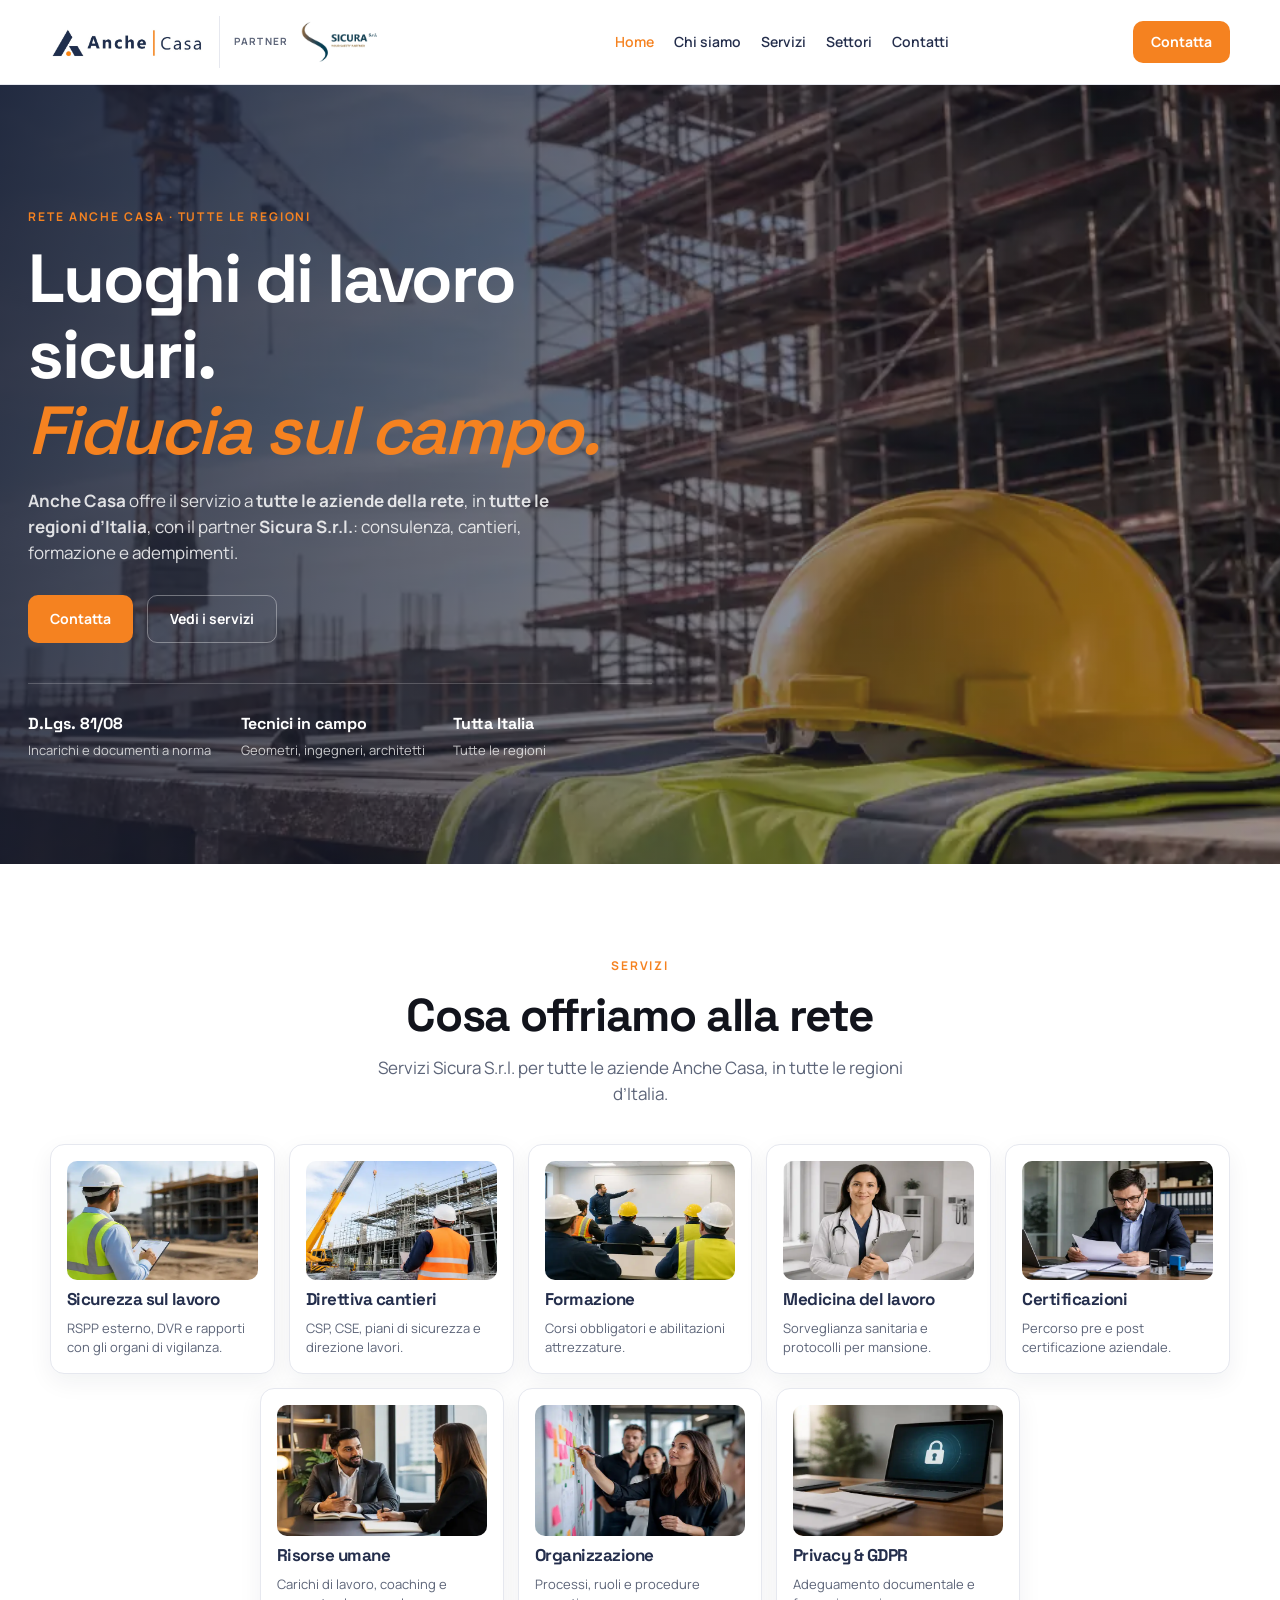
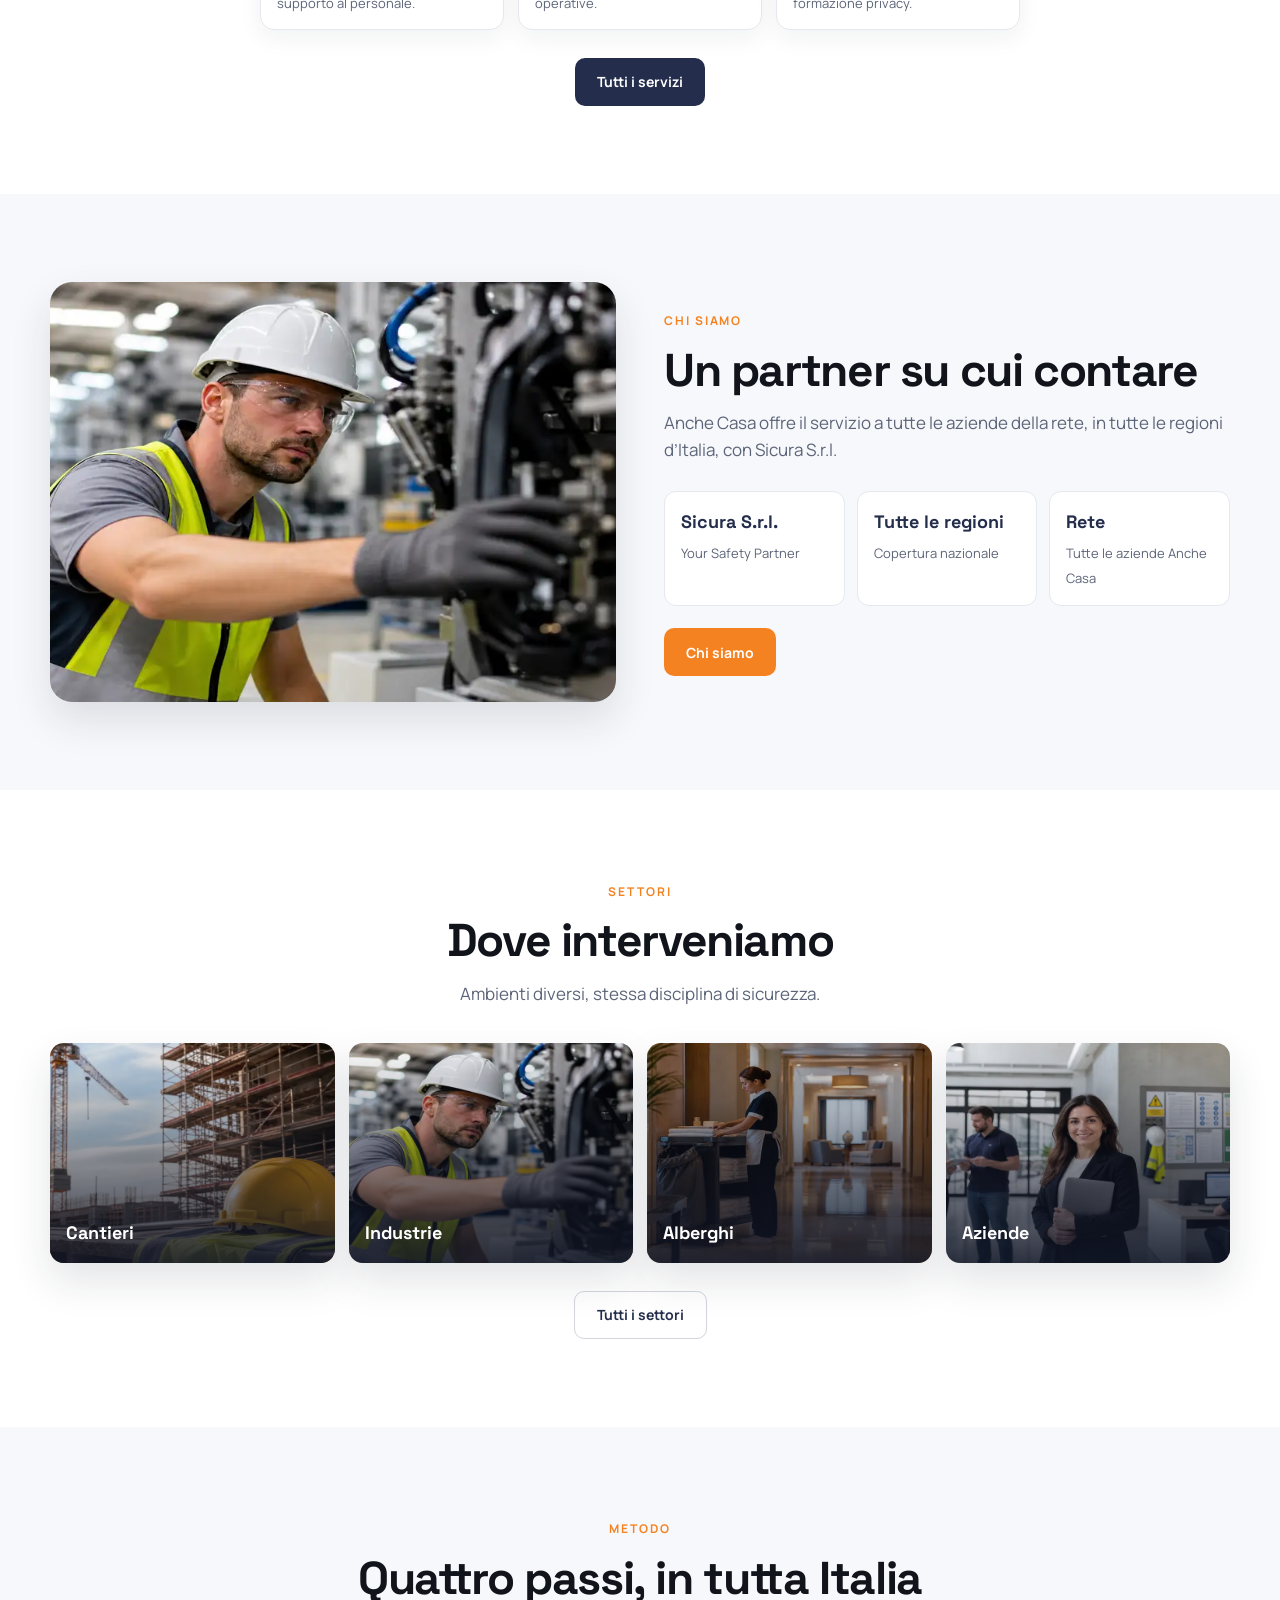
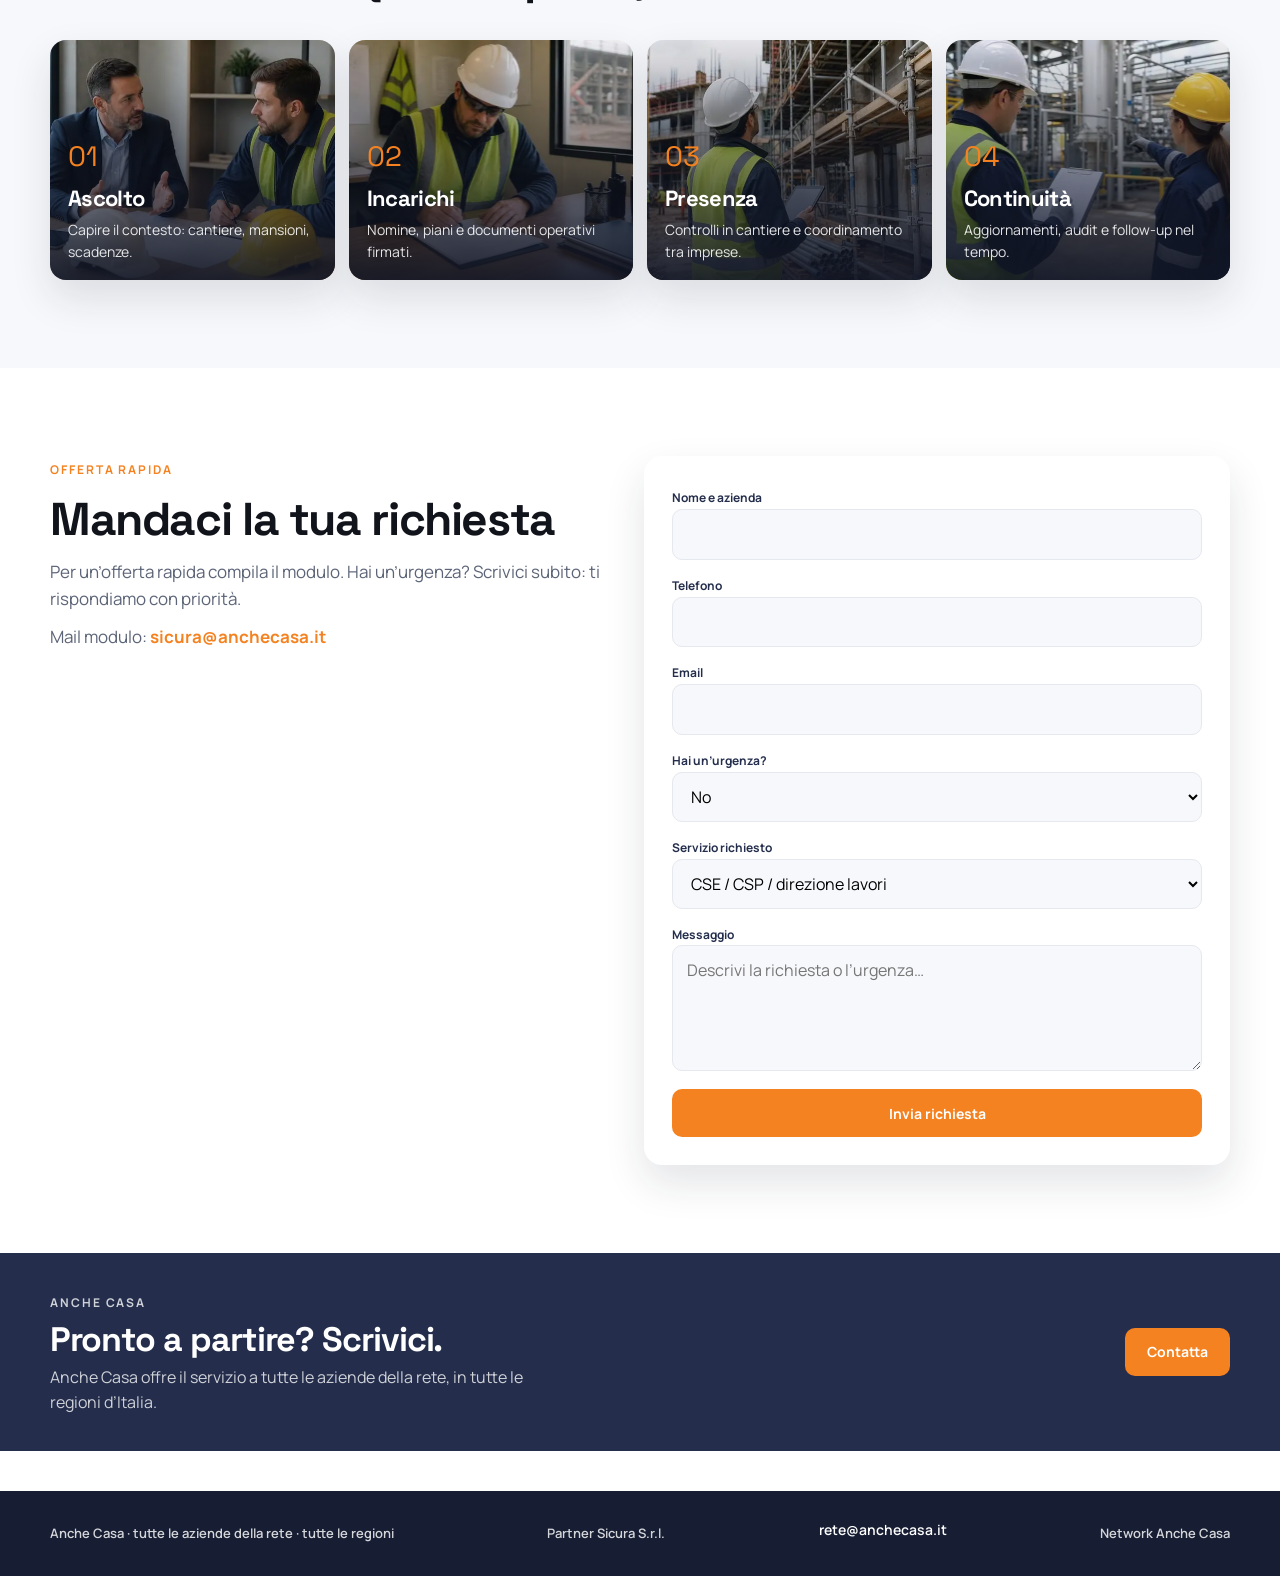
==== index.html @ e75a2d47 "Publish Sicura landing so the WhatsApp link stays online. Co-authored-by: Cursor <cursoragent@cursor" ====
<!DOCTYPE html>
<html lang="it">
<head>
  <meta charset="UTF-8" />
  <meta name="viewport" content="width=device-width, initial-scale=1, viewport-fit=cover" />
  <title>Sicura S.r.l. · Partner Anche Casa</title>
  <meta name="description" content="Anche Casa offre i servizi di Sicura S.r.l. a tutte le aziende della rete, in tutte le regioni d’Italia." />
  <meta property="og:title" content="Sicura S.r.l. · Partner Anche Casa" />
  <meta property="og:description" content="Anche Casa offre sicurezza sul lavoro a tutte le aziende della rete, in tutte le regioni d’Italia." />
  <meta property="og:image" content="https://anchecasa.github.io/sicura/assets/whatsapp-og-sicura.jpg?v=7" />
  <meta property="og:image:secure_url" content="https://anchecasa.github.io/sicura/assets/whatsapp-og-sicura.jpg?v=7" />
  <meta property="og:image:type" content="image/jpeg" />
  <meta property="og:image:alt" content="Sicura S.r.l. — Your Safety Partner" />
  <meta property="og:image:width" content="1200" />
  <meta property="og:image:height" content="1200" />
  <meta property="og:url" content="https://anchecasa.github.io/sicura/index.html" />
  <meta property="og:type" content="website" />
  <meta property="og:site_name" content="Sicura S.r.l." />
  <meta name="twitter:card" content="summary_large_image" />
  <meta name="twitter:image" content="https://anchecasa.github.io/sicura/assets/whatsapp-og-sicura.jpg?v=7" />
  <link rel="image_src" href="https://anchecasa.github.io/sicura/assets/whatsapp-og-sicura.jpg?v=7" />
  <link rel="preconnect" href="https://fonts.googleapis.com" />
  <link rel="preconnect" href="https://fonts.gstatic.com" crossorigin />
  <link href="https://fonts.googleapis.com/css2?family=Manrope:wght@400;500;600;700;800&family=Space+Grotesk:wght@500;600;700&display=swap" rel="stylesheet" />
  <link rel="stylesheet" href="assets/site.css?v=12" />
</head>
<body>
  <header class="site-header">
    <div class="wrap nav">
      <a class="brand" href="index.html">
        <img class="anche" src="assets/anche-casa-logo.jpg" alt="Anche Casa" />
        <span class="partner">
          <span class="lab">Partner</span>
          <img class="lockup" src="assets/sicura-lockup.png" alt="Sicura S.r.l. — Your Safety Partner" />
        </span>
      </a>
      <nav class="nav-links" id="menu">
        <a class="active" href="index.html">Home</a>
        <a href="chi-siamo.html">Chi siamo</a>
        <a href="servizi.html">Servizi</a>
        <a href="progetti.html">Settori</a>
        <a href="contatti.html">Contatti</a>
      </nav>
      <a class="btn btn-orange nav-cta" href="mailto:rete@anchecasa.it">Contatta</a>
      <button class="burger" id="burger" aria-label="Menu"><span></span><span></span><span></span></button>
    </div>
  </header>

  <section class="hero hero-mock">
    <div class="hero-bg" aria-hidden="true"></div>
    <div class="wrap hero-content">
      <p class="eyebrow">Rete Anche Casa · tutte le regioni</p>
      <h1>Luoghi di lavoro sicuri.<br /><span class="accent">Fiducia sul campo.</span></h1>
      <p class="lead"><strong>Anche Casa</strong> offre il servizio a <strong>tutte le aziende della rete</strong>, in <strong>tutte le regioni d’Italia</strong>, con il partner <strong>Sicura S.r.l.</strong>: consulenza, cantieri, formazione e adempimenti.</p>
      <div class="hero-actions">
        <a class="btn btn-orange" href="mailto:rete@anchecasa.it">Contatta</a>
        <a class="btn btn-ghost light" href="servizi.html">Vedi i servizi</a>
      </div>
      <div class="trust-row">
        <div class="trust-item"><strong>D.Lgs. 81/08</strong><span>Incarichi e documenti a norma</span></div>
        <div class="trust-item"><strong>Tecnici in campo</strong><span>Geometri, ingegneri, architetti</span></div>
        <div class="trust-item"><strong>Tutta Italia</strong><span>Tutte le regioni</span></div>
      </div>
    </div>
  </section>

  <section class="section svc-strip-section" id="servizi-home">
    <div class="wrap">
      <div class="center-head">
        <p class="eyebrow">Servizi</p>
        <h2>Cosa offriamo alla rete</h2>
        <p class="lead">Servizi Sicura S.r.l. per tutte le aziende Anche Casa, in tutte le regioni d’Italia.</p>
      </div>
      <div class="svc-strip">
        <a class="svc-tile" href="servizi.html#sicurezza-lavoro">
          <img class="svc-tile-img" src="assets/svc-sicurezza.webp?v=2" alt="Sicurezza sul lavoro" width="720" height="405" loading="lazy" />
          <h3>Sicurezza sul lavoro</h3>
          <p>RSPP esterno, DVR e rapporti con gli organi di vigilanza.</p>
        </a>
        <a class="svc-tile" href="servizi.html#direttiva-cantieri">
          <img class="svc-tile-img" src="assets/svc-cantieri.webp?v=2" alt="Direttiva cantieri" width="720" height="405" loading="lazy" />
          <h3>Direttiva cantieri</h3>
          <p>CSP, CSE, piani di sicurezza e direzione lavori.</p>
        </a>
        <a class="svc-tile" href="servizi.html#formazione">
          <img class="svc-tile-img" src="assets/svc-formazione.webp?v=2" alt="Formazione" width="720" height="405" loading="lazy" />
          <h3>Formazione</h3>
          <p>Corsi obbligatori e abilitazioni attrezzature.</p>
        </a>
        <a class="svc-tile" href="servizi.html#medicina">
          <img class="svc-tile-img" src="assets/svc-medicina.webp?v=2" alt="Medicina del lavoro" width="720" height="405" loading="lazy" />
          <h3>Medicina del lavoro</h3>
          <p>Sorveglianza sanitaria e protocolli per mansione.</p>
        </a>
        <a class="svc-tile" href="servizi.html#certificazioni">
          <img class="svc-tile-img" src="assets/svc-certificazioni.webp?v=2" alt="Certificazioni" width="720" height="405" loading="lazy" />
          <h3>Certificazioni</h3>
          <p>Percorso pre e post certificazione aziendale.</p>
        </a>
      </div>
      <div class="svc-strip svc-strip-2">
        <a class="svc-tile" href="servizi.html#hr">
          <img class="svc-tile-img" src="assets/svc-hr.webp?v=2" alt="Risorse umane" width="720" height="405" loading="lazy" />
          <h3>Risorse umane</h3>
          <p>Carichi di lavoro, coaching e supporto al personale.</p>
        </a>
        <a class="svc-tile" href="servizi.html#organizzazione">
          <img class="svc-tile-img" src="assets/svc-organizzazione.webp?v=2" alt="Organizzazione" width="720" height="405" loading="lazy" />
          <h3>Organizzazione</h3>
          <p>Processi, ruoli e procedure operative.</p>
        </a>
        <a class="svc-tile" href="servizi.html#privacy">
          <img class="svc-tile-img" src="assets/svc-privacy.webp?v=2" alt="Privacy e GDPR" width="720" height="405" loading="lazy" />
          <h3>Privacy & GDPR</h3>
          <p>Adeguamento documentale e formazione privacy.</p>
        </a>
      </div>
      <p class="center-cta"><a class="btn btn-dark" href="servizi.html">Tutti i servizi</a></p>
    </div>
  </section>

  <section class="section alt">
    <div class="wrap split">
      <div class="split-photo" role="img" aria-label="Sicurezza in ambito industriale"></div>
      <div>
        <p class="eyebrow">Chi siamo</p>
        <h2>Un partner su cui contare</h2>
        <p class="lead">Anche Casa offre il servizio a tutte le aziende della rete, in tutte le regioni d’Italia, con Sicura S.r.l.</p>
        <div class="about-stats">
          <div class="about-stat"><b>Sicura S.r.l.</b><span>Your Safety Partner</span></div>
          <div class="about-stat"><b>Tutte le regioni</b><span>Copertura nazionale</span></div>
          <div class="about-stat"><b>Rete</b><span>Tutte le aziende Anche Casa</span></div>
        </div>
        <p style="margin-top:22px"><a class="btn btn-orange" href="chi-siamo.html">Chi siamo</a></p>
      </div>
    </div>
  </section>

  <section class="section">
    <div class="wrap">
      <div class="center-head">
        <p class="eyebrow">Settori</p>
        <h2>Dove interveniamo</h2>
        <p class="lead">Ambienti diversi, stessa disciplina di sicurezza.</p>
      </div>
      <div class="project-grid">
        <a class="project-card" href="progetti.html#cantieri" style="--svc-img:url('cat-cantieri.webp')"><span>Cantieri</span></a>
        <a class="project-card" href="progetti.html#industrie" style="--svc-img:url('cat-industrie.webp')"><span>Industrie</span></a>
        <a class="project-card" href="progetti.html#alberghi" style="--svc-img:url('cat-alberghi.webp')"><span>Alberghi</span></a>
        <a class="project-card" href="progetti.html#aziende" style="--svc-img:url('cat-aziende.webp')"><span>Aziende</span></a>
      </div>
      <p class="center-cta"><a class="btn btn-ghost" href="progetti.html">Tutti i settori</a></p>
    </div>
  </section>

  <section class="section alt">
    <div class="wrap">
      <div class="center-head">
        <p class="eyebrow">Metodo</p>
        <h2>Quattro passi, in tutta Italia</h2>
      </div>
      <div class="steps" style="margin-top:28px">
        <a class="step" style="--svc-img:url('card-ascolto.webp')" href="contatti.html"><div class="num">01</div><h3>Ascolto</h3><p>Capire il contesto: cantiere, mansioni, scadenze.</p></a>
        <a class="step" style="--svc-img:url('card-incarichi.webp')" href="servizi.html"><div class="num">02</div><h3>Incarichi</h3><p>Nomine, piani e documenti operativi firmati.</p></a>
        <a class="step" style="--svc-img:url('card-presenza.webp')" href="progetti.html"><div class="num">03</div><h3>Presenza</h3><p>Controlli in cantiere e coordinamento tra imprese.</p></a>
        <a class="step" style="--svc-img:url('card-continuita.webp')" href="mailto:rete@anchecasa.it"><div class="num">04</div><h3>Continuità</h3><p>Aggiornamenti, audit e follow-up nel tempo.</p></a>
      </div>
    </div>
  </section>

  <section class="section" id="offerta">
    <div class="wrap quote-grid">
      <div>
        <p class="eyebrow">Offerta rapida</p>
        <h2>Mandaci la tua richiesta</h2>
        <p class="lead">Per un’offerta rapida compila il modulo. Hai un’urgenza? Scrivici subito: ti rispondiamo con priorità.</p>
        <p class="lead" style="margin-top:12px">Mail modulo: <a href="mailto:sicura@anchecasa.it"><strong>sicura@anchecasa.it</strong></a></p>
      </div>
      <form class="hero-card form-grid" id="quote-form">
        <div>
          <label for="q-nome">Nome e azienda</label>
          <input id="q-nome" name="nome_azienda" required />
        </div>
        <div>
          <label for="q-tel">Telefono</label>
          <input id="q-tel" name="telefono" type="tel" />
        </div>
        <div>
          <label for="q-email">Email</label>
          <input id="q-email" name="email" type="email" required />
        </div>
        <div>
          <label for="q-urgenza">Hai un’urgenza?</label>
          <select id="q-urgenza" name="urgenza">
            <option value="No">No</option>
            <option value="Si - urgente">Sì, è urgente</option>
          </select>
        </div>
        <div>
          <label for="q-servizio">Servizio richiesto</label>
          <select id="q-servizio" name="servizio">
            <option>CSE / CSP / direzione lavori</option>
            <option>RSPP esterno e DVR</option>
            <option>Formazione del personale</option>
            <option>Medicina del lavoro</option>
            <option>Certificazioni</option>
            <option>Risorse umane / organizzazione</option>
            <option>Privacy & GDPR</option>
            <option>Altro / offerta personalizzata</option>
          </select>
        </div>
        <div>
          <label for="q-msg">Messaggio</label>
          <textarea id="q-msg" name="messaggio" rows="4" placeholder="Descrivi la richiesta o l’urgenza…"></textarea>
        </div>
        <button class="btn btn-orange" type="submit">Invia richiesta</button>
        <p class="form-note" id="quote-ok">Apertura mail verso sicura@anchecasa.it…</p>
      </form>
    </div>
  </section>

  <section class="cta-bar">
    <div class="wrap cta-bar-inner">
      <div>
        <p class="eyebrow" style="margin-bottom:8px">Anche Casa</p>
        <h2>Pronto a partire? Scrivici.</h2>
        <p>Anche Casa offre il servizio a tutte le aziende della rete, in tutte le regioni d’Italia.</p>
      </div>
      <a class="btn btn-orange" href="mailto:rete@anchecasa.it">Contatta</a>
    </div>
  </section>

  <footer class="site-footer">
    <div class="wrap foot-bar">
      <span>Anche Casa · tutte le aziende della rete · tutte le regioni</span>
      <span>Partner Sicura S.r.l.</span>
      <a href="mailto:rete@anchecasa.it">rete@anchecasa.it</a>
      <span>Network Anche Casa</span>
    </div>
  </footer>
  <script src="assets/site.js?v=5"></script>
</body>
</html>
---- assets/site.css ----
:root {
  --navy: #242e4c;
  --navy-deep: #171e33;
  --orange: #f58220;
  --orange-hot: #ff9a3c;
  --ink: #12141c;
  --muted: #5c6478;
  --line: #e6e8ef;
  --paper: #f7f8fb;
  --white: #ffffff;
  --teal: #0f3c4f;
  --bronze: #9c7e4f;
  --shadow: 0 18px 40px rgba(23, 30, 51, 0.12);
  --font: "Manrope", system-ui, sans-serif;
  --display: "Space Grotesk", system-ui, sans-serif;
}

* { box-sizing: border-box; margin: 0; padding: 0; }
html {
  scroll-behavior: smooth;
  overflow-x: hidden;
  max-width: 100%;
}
body {
  font-family: var(--font);
  color: var(--ink);
  background: var(--white);
  line-height: 1.55;
  overflow-x: hidden;
  max-width: 100%;
  width: 100%;
  padding-top: 84px;
}
img { max-width: 100%; height: auto; display: block; }
a { color: inherit; text-decoration: none; }
ul { list-style: none; }
button, input, select, textarea { font: inherit; max-width: 100%; }

.wrap {
  width: min(1180px, calc(100% - 32px));
  margin: 0 auto;
  max-width: 100%;
}
.section { padding: 88px 0; }
.section.alt { background: var(--paper); }
.eyebrow {
  display: inline-block;
  font-size: 12px;
  font-weight: 700;
  letter-spacing: 0.16em;
  text-transform: uppercase;
  color: var(--orange);
  margin-bottom: 14px;
}
h1, h2, h3 {
  font-family: var(--display);
  letter-spacing: -0.03em;
  line-height: 1.12;
}
h1 { font-size: clamp(40px, 6vw, 68px); }
h2 { font-size: clamp(30px, 4vw, 46px); margin-bottom: 14px; }
h3 { font-size: 22px; }
.lead { color: var(--muted); font-size: 17px; max-width: 58ch; }
.accent { color: var(--orange); font-style: italic; font-weight: 600; }

.btn {
  display: inline-flex; align-items: center; justify-content: center; gap: 8px;
  min-height: 48px; padding: 0 22px;
  border-radius: 10px; border: 0; cursor: pointer;
  font-weight: 700; font-size: 14px;
  transition: transform .15s ease, filter .15s ease;
}
.btn:hover { transform: translateY(-1px); filter: brightness(1.03); }
.btn-orange { background: var(--orange); color: #fff; }
.btn-dark { background: var(--navy); color: #fff; }
.btn-wa { background: #25d366; color: #fff; }
.btn-ghost {
  background: transparent; color: var(--navy);
  border: 1px solid rgba(36,46,76,.2);
}
.btn-ghost.light { color: #fff; border-color: rgba(255,255,255,.35); }

.nav-cta { flex-shrink: 0; min-height: 42px; padding: 0 18px; }

.site-header {
  position: fixed;
  top: 0;
  left: 0;
  right: 0;
  z-index: 50;
  background: #ffffff;
  border-bottom: 1px solid var(--line);
}
.nav {
  display: flex; align-items: center; justify-content: space-between;
  min-height: 84px; gap: 16px;
}
.brand { display: flex; align-items: center; gap: 14px; min-width: 0; }
.brand img.anche { height: 44px; width: auto; }
.brand .partner {
  display: flex; align-items: center; gap: 10px;
  padding-left: 14px; border-left: 1px solid var(--line);
  min-width: 0;
}
.brand .partner .lab {
  font-size: 10px; color: var(--muted); text-transform: uppercase;
  letter-spacing: .12em; font-weight: 700; white-space: nowrap;
}
.brand .partner img.lockup { height: 52px; width: auto; max-width: 220px; object-fit: contain; }
.nav-links { display: flex; align-items: center; gap: 20px; font-size: 14px; font-weight: 600; color: var(--navy); }
.nav-links a:hover, .nav-links .active { color: var(--orange); }
.burger {
  display: none; width: 42px; height: 42px; border: 1px solid var(--line);
  border-radius: 10px; background: #fff; cursor: pointer;
}
.burger span { display: block; width: 18px; height: 2px; background: var(--navy); margin: 4px auto; }

.hero {
  position: relative;
  min-height: calc(100vh - 120px);
  display: grid; align-items: center;
  color: #fff; overflow: hidden;
}
.hero-bg {
  position: absolute; inset: 0;
  background:
    linear-gradient(105deg, rgba(23,30,51,.92) 0%, rgba(23,30,51,.58) 48%, rgba(23,30,51,.28) 100%),
    url("cat-cantieri.webp") center/cover;
}
.hero .wrap, .hero-content {
  position: relative;
  padding: 96px 28px 80px;
  max-width: 760px;
  box-sizing: border-box;
}
.hero-mock .hero-content {
  margin: 0 auto 0 0;
  width: min(1180px, calc(100% - 64px));
  max-width: 680px;
  padding-left: max(28px, env(safe-area-inset-left));
  padding-right: max(28px, env(safe-area-inset-right));
}
.hero h1 { max-width: 16ch; }
.hero-mock h1 { max-width: 15ch; }
.hero .lead { color: rgba(255,255,255,.84); margin: 18px 0 28px; }
.hero-actions { display: flex; flex-wrap: wrap; gap: 14px; align-items: center; }
.phone-link { color: #fff; font-weight: 700; }
.trust-row {
  display: grid;
  grid-template-columns: repeat(3, minmax(0, 1fr));
  gap: 14px;
  margin-top: 40px;
  padding-top: 28px;
  border-top: 1px solid rgba(255,255,255,.2);
}
.trust-item {
  display: flex; flex-direction: column; gap: 4px;
}
.trust-item strong {
  font-family: var(--display);
  font-size: 16px;
}
.trust-item span {
  font-size: 13px;
  color: rgba(255,255,255,.75);
}

.center-head { text-align: center; margin: 0 auto 36px; max-width: 640px; }
.center-head .lead { margin: 0 auto; }
.center-cta { text-align: center; margin-top: 28px; }

.svc-strip-section { background: #fff; }
.svc-strip {
  display: grid;
  grid-template-columns: repeat(5, minmax(0, 1fr));
  gap: 14px;
}
.svc-strip-2 {
  grid-template-columns: repeat(3, minmax(0, 1fr));
  margin-top: 14px;
  max-width: 760px;
  margin-left: auto;
  margin-right: auto;
}
.svc-tile {
  display: flex;
  flex-direction: column;
  gap: 10px;
  padding: 16px;
  border: 1px solid var(--line);
  border-radius: 14px;
  background: #fff;
  box-shadow: 0 8px 24px rgba(23,30,51,.06);
  text-decoration: none;
  color: var(--ink);
  cursor: pointer;
  transition: transform .2s ease, box-shadow .2s ease, border-color .2s ease;
  min-height: 100%;
}
.svc-tile:hover {
  transform: translateY(-3px);
  border-color: var(--orange);
  box-shadow: 0 16px 32px rgba(23,30,51,.12);
}
.svc-tile-img {
  display: block;
  width: 100%;
  height: auto;
  aspect-ratio: 16/10;
  object-fit: cover;
  border-radius: 10px;
  background: var(--paper);
}
.svc-tile h3 {
  font-size: 17px;
  color: var(--navy);
}
.svc-tile p {
  font-size: 13px;
  color: var(--muted);
  line-height: 1.45;
}

.about-stats {
  display: grid;
  grid-template-columns: repeat(3, minmax(0, 1fr));
  gap: 12px;
  margin-top: 28px;
}
.about-stat {
  padding: 16px;
  border: 1px solid var(--line);
  border-radius: 12px;
  background: #fff;
}
.about-stat b {
  display: block;
  font-family: var(--display);
  font-size: 18px;
  color: var(--navy);
  margin-bottom: 4px;
}
.about-stat span { font-size: 13px; color: var(--muted); }

.project-grid {
  display: grid;
  grid-template-columns: repeat(4, minmax(0, 1fr));
  gap: 14px;
}
.project-card {
  position: relative;
  isolation: isolate;
  overflow: hidden;
  border-radius: 14px;
  min-height: 220px;
  display: flex;
  align-items: flex-end;
  padding: 16px;
  color: #fff;
  text-decoration: none;
  cursor: pointer;
  box-shadow: var(--shadow);
  transition: transform .2s ease;
}
.project-card::before {
  content: "";
  position: absolute; inset: 0; z-index: -2;
  background: var(--svc-img) center/cover no-repeat;
}
.project-card::after {
  content: "";
  position: absolute; inset: 0; z-index: -1;
  background: linear-gradient(180deg, transparent, rgba(17,22,38,.88));
}
.project-card:hover { transform: translateY(-3px); }
.project-card span {
  font-family: var(--display);
  font-size: 18px;
  font-weight: 700;
}

.cta-bar {
  background: var(--navy);
  color: #fff;
  padding: 36px 0;
}
.cta-bar-inner {
  display: flex;
  align-items: center;
  justify-content: space-between;
  gap: 24px;
  flex-wrap: wrap;
}
.cta-bar h2 { margin-bottom: 6px; font-size: clamp(24px, 3vw, 34px); }
.cta-bar p { color: rgba(255,255,255,.78); max-width: 52ch; }

.quote-grid {
  display: grid;
  grid-template-columns: 1fr 1.05fr;
  gap: 36px;
  align-items: start;
}
.quote-grid a { color: var(--orange); font-weight: 700; }

.hero-card {
  background: #fff; color: var(--ink);
  border-radius: 18px; padding: 28px;
  box-shadow: var(--shadow);
}
.hero-card h3 { margin-bottom: 8px; }
.hero-card p { color: var(--muted); font-size: 14px; margin-bottom: 18px; }
.hero-services .hero-svc-list {
  list-style: none;
  display: grid;
  gap: 8px;
  margin: 0 0 18px;
  padding: 0;
}
.hero-services .hero-svc-list a {
  display: block;
  padding: 10px 12px;
  border-radius: 10px;
  background: var(--paper);
  border: 1px solid var(--line);
  color: var(--navy);
  font-size: 14px;
  font-weight: 600;
}
.hero-services .hero-svc-list a:hover {
  border-color: var(--orange);
  color: var(--orange);
}
.hero-services .btn { width: 100%; justify-content: center; }
.form-grid { display: grid; gap: 12px; }
.form-grid label { font-size: 12px; font-weight: 700; color: var(--navy); }
.form-grid input, .form-grid select, .form-grid textarea {
  width: 100%; border: 1px solid var(--line); border-radius: 10px;
  padding: 12px 14px; background: var(--paper);
}
.form-note { display: none; margin-top: 12px; padding: 12px; border-radius: 10px; background: #eaf7ef; color: #1d5a3a; font-size: 14px; }

.values {
  display: grid; grid-template-columns: repeat(4, 1fr);
  margin-top: -36px; position: relative; z-index: 2; gap: 12px;
}
.value {
  position: relative; isolation: isolate; overflow: hidden;
  min-height: 220px; border-radius: 16px; color: #fff;
  display: flex; flex-direction: column; justify-content: flex-end;
  padding: 18px; box-shadow: var(--shadow);
  text-decoration: none;
  cursor: pointer;
  transition: transform .2s ease, box-shadow .2s ease;
}
a.value:hover, a.mini:hover, a.step:hover {
  transform: translateY(-3px);
  box-shadow: 0 16px 36px rgba(23,30,51,.22);
}
.value::before {
  content: ""; position: absolute; inset: 0; z-index: -2;
  background: var(--svc-img) center/cover no-repeat;
}
.value::after {
  content: ""; position: absolute; inset: 0; z-index: -1;
  background: linear-gradient(180deg, rgba(23,30,51,.1), rgba(17,22,38,.92));
}
.value strong { font-family: var(--display); font-size: 18px; }
.value span { font-size: 14px; opacity: .9; margin-top: 6px; }

.partners {
  display: flex; flex-wrap: wrap; gap: 20px; align-items: center; justify-content: center;
  padding: 34px 0; border-bottom: 1px solid var(--line);
}
.partner-card {
  display: inline-flex;
  align-items: center;
  justify-content: center;
  gap: 18px;
  flex-wrap: wrap;
  background: #ffffff;
  border: 1px solid var(--line);
  border-radius: 18px;
  padding: 18px 28px;
  box-shadow: var(--shadow);
  max-width: 100%;
  box-sizing: border-box;
}
.partner-card img.anche {
  height: 44px;
  width: auto;
  max-width: 42vw;
}
.partner-card img.sicura {
  height: 52px;
  width: auto;
  max-width: min(220px, 46vw);
  object-fit: contain;
}
.partner-card .lab {
  font-size: 11px;
  font-weight: 800;
  letter-spacing: .16em;
  text-transform: uppercase;
  color: var(--muted);
  padding: 0 4px;
}
.partner-card.block {
  display: flex;
  width: 100%;
  margin-top: 24px;
}
.foot-brand .partner-card {
  margin: 12px 0 14px;
  padding: 14px 18px;
  justify-content: flex-start;
}
.foot-brand .partner-card img.anche { height: 36px; }
.foot-brand .partner-card img.sicura { height: 42px; }

.split { display: grid; grid-template-columns: 1fr 1fr; gap: 48px; align-items: center; }
.split-photo {
  border-radius: 22px; overflow: hidden; min-height: 420px;
  background: url("cat-industrie.webp") center/cover;
  box-shadow: var(--shadow);
}
.mini-cards { display: grid; grid-template-columns: repeat(3, 1fr); gap: 12px; margin-top: 28px; }
.mini {
  position: relative; isolation: isolate; overflow: hidden;
  min-height: 150px; border-radius: 14px; color: #fff;
  display: flex; flex-direction: column; justify-content: flex-end;
  padding: 14px; box-shadow: var(--shadow);
  text-decoration: none; cursor: pointer;
  transition: transform .2s ease, box-shadow .2s ease;
}
.mini::before {
  content: ""; position: absolute; inset: 0; z-index: -2;
  background: var(--svc-img) center/cover no-repeat;
}
.mini::after {
  content: ""; position: absolute; inset: 0; z-index: -1;
  background: linear-gradient(180deg, transparent, rgba(17,22,38,.9));
}
.mini b { display: block; font-size: 15px; margin-bottom: 4px; }
.mini span { font-size: 13px; opacity: .9; }

.head-row { display: flex; justify-content: space-between; gap: 20px; align-items: end; margin-bottom: 28px; flex-wrap: wrap; }
.services, .sectors {
  display: grid; grid-template-columns: repeat(3, 1fr); gap: 16px;
}
.sectors { grid-template-columns: repeat(5, 1fr); }
.sectors-list { grid-template-columns: repeat(2, 1fr); }

.service-card, .sector-card {
  position: relative; isolation: isolate; overflow: hidden;
  border-radius: 18px; min-height: 280px; color: #fff;
  display: flex; flex-direction: column; justify-content: flex-end;
  box-shadow: var(--shadow);
  text-decoration: none; cursor: pointer;
  transition: transform .2s ease, box-shadow .2s ease;
}
.service-card:hover, .sector-card:hover {
  transform: translateY(-4px);
  box-shadow: 0 22px 44px rgba(23,30,51,.22);
}
.service-card::before, .sector-card::before {
  content: ""; position: absolute; inset: 0; z-index: -2;
  background: var(--svc-img) center/cover no-repeat;
  transition: transform .35s ease;
}
.service-card:hover::before, .sector-card:hover::before { transform: scale(1.07); }
.service-card::after, .sector-card::after {
  content: ""; position: absolute; inset: 0; z-index: -1;
  background: linear-gradient(180deg, rgba(23,30,51,.12) 0%, rgba(17,22,38,.92) 100%);
}
.service-card .body, .sector-card .body { padding: 20px 22px 24px; }
.icon-pill { display: none !important; }
.service-card p, .sector-card p { color: rgba(255,255,255,.84); font-size: 14px; margin-top: 8px; }
.service-card .more { display: inline-flex; margin-top: 14px; color: var(--orange-hot); font-weight: 700; font-size: 13px; }

.service-card.plain, .light-card {
  background: transparent; color: #fff; border: 0;
  min-height: 240px; justify-content: flex-end; box-shadow: var(--shadow);
}
.service-card.plain::before, .light-card::before { display: block; }
.service-card.plain::after, .light-card::after { display: block; }
.service-card.plain .body, .light-card .body { padding: 20px 22px 24px; }
.service-card.plain h3, .light-card h3 { color: #fff; }
.service-card.plain p, .light-card p { color: rgba(255,255,255,.86); }
.service-card.plain .icon-pill { display: none !important; }

.steps { display: grid; grid-template-columns: repeat(4, 1fr); gap: 14px; }
.step {
  position: relative; isolation: isolate; overflow: hidden;
  border-radius: 16px; min-height: 240px; color: #fff;
  display: flex; flex-direction: column; justify-content: flex-end;
  padding: 18px; box-shadow: var(--shadow);
  text-decoration: none; cursor: pointer;
  transition: transform .2s ease, box-shadow .2s ease;
}
.step::before {
  content: ""; position: absolute; inset: 0; z-index: -2;
  background: var(--svc-img) center/cover no-repeat;
}
.step::after {
  content: ""; position: absolute; inset: 0; z-index: -1;
  background: linear-gradient(180deg, rgba(23,30,51,.05), rgba(17,22,38,.92));
}
.step .num { font-family: var(--display); font-size: 28px; color: var(--orange); margin-bottom: 8px; }
.step p { color: rgba(255,255,255,.88); font-size: 14px; margin-top: 8px; }

.band {
  border-radius: 24px; overflow: hidden; color: #fff;
  display: grid; grid-template-columns: 1.2fr .8fr;
  background:
    linear-gradient(120deg, rgba(23,30,51,.92), rgba(15,60,79,.78)),
    url("cat-navali.webp") center/cover;
}
.band > div { padding: 48px; }
.band .panel {
  background: rgba(255,255,255,.08);
  border-left: 1px solid rgba(255,255,255,.12);
}
.band .stat { margin-bottom: 22px; }
.band .stat b { display: block; font-family: var(--display); font-size: 34px; }
.band .stat span { opacity: .8; }

.detail {
  scroll-margin-top: 100px;
  background: #fff; border: 1px solid var(--line); border-radius: 20px;
  padding: 28px; margin-bottom: 16px;
  text-decoration: none; color: inherit; display: block;
  cursor: default;
  transition: transform .2s ease, box-shadow .2s ease;
}
a.detail { cursor: pointer; }
a.detail:hover {
  transform: translateY(-3px);
  box-shadow: 0 16px 36px rgba(23,30,51,.16);
}
.detail .meta { color: var(--orange); font-weight: 700; font-size: 12px; letter-spacing: .12em; text-transform: uppercase; margin-bottom: 10px; }
.detail h3 { color: var(--navy); margin-bottom: 8px; }
.detail ul { margin-top: 14px; display: grid; gap: 8px; }
.detail li { padding-left: 18px; position: relative; color: var(--muted); font-size: 14px; }
.detail li::before {
  content: ""; position: absolute; left: 0; top: 9px;
  width: 8px; height: 8px; border-radius: 50%; background: var(--orange);
}
.detail-media {
  border-radius: 14px; overflow: hidden; margin: 16px 0 8px;
  aspect-ratio: 21/9; background: center/cover no-repeat;
}

.partnership {
  display: none;
}

.footer-cta {
  margin: 40px 0 0; border-radius: 24px; overflow: hidden; color: #fff; text-align: center;
  padding: 72px 24px;
  background:
    linear-gradient(120deg, rgba(23,30,51,.9), rgba(36,46,76,.75)),
    url("cat-dighe.webp") center/cover;
}
.footer-cta h2 { max-width: 18ch; margin: 0 auto 18px; }

.site-footer {
  background: var(--navy-deep); color: rgba(255,255,255,.75);
  padding: 28px 0; margin-top: 40px;
}
.foot-bar {
  display: flex;
  flex-wrap: wrap;
  gap: 10px 22px;
  align-items: center;
  justify-content: space-between;
  font-size: 13px;
  font-weight: 600;
  color: rgba(255,255,255,.82);
}
.foot-bar a { color: #fff; display: inline; margin: 0; }
.foot-bar a:hover { color: var(--orange-hot); }
.foot-grid {
  display: grid; grid-template-columns: 1.3fr 1fr 1fr 1fr; gap: 28px; margin-bottom: 36px;
}
.site-footer h4 { color: #fff; margin-bottom: 14px; font-size: 14px; }
.site-footer a { display: block; margin-bottom: 8px; font-size: 14px; }
.site-footer a:hover { color: var(--orange); }
.foot-brand p { font-size: 14px; }
.copy {
  border-top: 1px solid rgba(255,255,255,.1);
  padding-top: 18px; font-size: 13px;
  display: flex; justify-content: space-between; gap: 12px; flex-wrap: wrap;
}

.page-hero { background: var(--navy); color: #fff; padding: 72px 0 56px; }
.page-hero .lead { color: rgba(255,255,255,.78); }

.jump-grid {
  display: grid; grid-template-columns: repeat(3, 1fr); gap: 14px; margin-top: 32px;
}
.jump-card {
  position: relative; isolation: isolate; overflow: hidden;
  border-radius: 16px; min-height: 160px; color: #fff;
  display: flex; align-items: flex-end; padding: 18px;
  box-shadow: var(--shadow);
  text-decoration: none; cursor: pointer;
  transition: transform .2s ease, box-shadow .2s ease;
}
.jump-card:hover { transform: translateY(-3px); }
.jump-card::before {
  content: ""; position: absolute; inset: 0; z-index: -2;
  background: var(--svc-img) center/cover no-repeat;
}
.jump-card::after {
  content: ""; position: absolute; inset: 0; z-index: -1;
  background: linear-gradient(180deg, transparent, rgba(17,22,38,.9));
}
.jump-card .icon-pill { margin: 0 0 10px; }
.jump-card .more { color: var(--orange-hot); font-weight: 700; font-size: 13px; margin-top: 6px; display: block; }

.wa-page {
  min-height: 100vh; display: grid; place-items: center;
  background:
    radial-gradient(700px 400px at 20% 0%, rgba(245,130,32,.2), transparent),
    linear-gradient(180deg, #171e33, #0f3c4f);
  color: #fff; padding: 40px 20px;
}
.wa-card {
  width: min(520px, 100%);
  background: rgba(255,255,255,.06);
  border: 1px solid rgba(255,255,255,.14);
  border-radius: 24px; padding: 36px 28px; text-align: center;
  box-shadow: var(--shadow);
}
.wa-card img.logo { height: 120px; width: auto; margin: 0 auto 18px; }
.wa-card h1 { font-size: 34px; margin-bottom: 8px; }
.wa-card p { color: rgba(255,255,255,.8); margin-bottom: 22px; }
.wa-card .actions { display: grid; gap: 12px; }
.wa-preview {
  border-radius: 14px; overflow: hidden; margin: 18px 0 22px;
  border: 1px solid rgba(255,255,255,.12);
}

.back-top {
  position: fixed;
  right: max(16px, env(safe-area-inset-right));
  bottom: max(20px, env(safe-area-inset-bottom));
  z-index: 80;
  width: 48px;
  height: 48px;
  border: 0;
  border-radius: 50%;
  background: var(--orange);
  color: #fff;
  font-size: 22px;
  font-weight: 700;
  line-height: 1;
  cursor: pointer;
  box-shadow: 0 10px 28px rgba(23, 30, 51, .28);
  opacity: 0;
  visibility: hidden;
  transform: translateY(10px);
  transition: opacity .2s ease, transform .2s ease, visibility .2s ease;
}
.back-top.show {
  opacity: 1;
  visibility: visible;
  transform: translateY(0);
}
.back-top:hover { filter: brightness(1.05); }

@media (max-width: 1100px) {
  .sectors { grid-template-columns: repeat(3, 1fr); }
}
@media (max-width: 980px) {
  .site-header .wrap.nav { position: relative; }
  .hero .wrap, .split, .band, .foot-grid, .quote-grid { grid-template-columns: 1fr; }
  .values, .services, .steps, .mini-cards, .jump-grid, .sectors { grid-template-columns: 1fr 1fr; }
  .svc-strip { grid-template-columns: repeat(2, minmax(0, 1fr)); }
  .svc-strip-2 { grid-template-columns: 1fr 1fr; max-width: none; }
  .project-grid { grid-template-columns: 1fr 1fr; }
  .trust-row { grid-template-columns: 1fr; gap: 12px; }
  .about-stats { grid-template-columns: 1fr; }
  .nav-cta { display: none; }
  .nav-links { display: none; }
  .nav-links.open {
    display: flex; flex-direction: column; align-items: flex-start;
    position: absolute; left: 0; right: 0; top: 100%;
    width: 100%;
    max-width: 100vw;
    background: #fff; padding: 18px 20px 24px; border-bottom: 1px solid var(--line);
    z-index: 60;
  }
  .burger { display: inline-block; flex-shrink: 0; }
  .brand { flex: 1; min-width: 0; gap: 10px; }
  .brand .partner .lab { display: none; }
  .brand img.anche { height: 48px; max-width: min(160px, 40vw); object-fit: contain; }
  .brand .partner img.lockup { height: 48px; max-width: min(180px, 42vw); }
  .nav { min-height: 78px; }
  body { padding-top: 78px; }
  .hero .wrap, .hero-content {
    padding: 56px 20px 48px;
    width: calc(100% - 40px);
    max-width: none;
  }
  .hero-mock .hero-content {
    width: calc(100% - 40px);
    padding-left: 20px;
    padding-right: 20px;
  }
  .hero h1 { max-width: none; }
  .section { padding: 56px 0; }
  .band > div { padding: 28px; }
  .band .panel { border-left: 0; border-top: 1px solid rgba(255,255,255,.12); }
  .split-photo { min-height: 260px; }
  .values { margin-top: -24px; }
  .cta-bar-inner { flex-direction: column; align-items: flex-start; }
}
@media (max-width: 640px) {
  .wrap { width: calc(100% - 24px); }
  .values, .services, .steps, .mini-cards, .jump-grid, .sectors,
  .sectors[style], .svc-strip, .svc-strip-2, .project-grid { grid-template-columns: 1fr !important; }
  .foot-bar { justify-content: center; text-align: center; }
  .brand .partner { padding-left: 10px; gap: 8px; }
  .brand .partner img.lockup { height: 46px; max-width: min(170px, 44vw); }
  .brand img.anche { height: 46px; max-width: min(150px, 40vw); object-fit: contain; }
  .nav { min-height: 76px; gap: 10px; }
  body { padding-top: 76px; }
  .burger { width: 46px; height: 46px; }
  h1 { font-size: clamp(28px, 8vw, 40px); }
  h2 { font-size: clamp(24px, 6vw, 34px); }
  .lead { font-size: 15px; max-width: none; }
  .hero { min-height: auto; }
  .hero-card { padding: 20px; }
  .partner-card {
    padding: 14px 16px;
    gap: 10px;
    width: 100%;
  }
  .partner-card img.anche { height: 32px; }
  .partner-card img.sicura { height: 36px; max-width: 55%; }
  .service-card, .sector-card, .step, .value { min-height: 200px; }
  .detail { padding: 18px; }
  .detail-media { aspect-ratio: 16/9; }
  .page-hero { padding: 48px 0 36px; }
  .footer-cta { padding: 48px 18px; margin-top: 24px; }
  .footer-cta h2 { max-width: none; }
  .site-footer { padding: 40px 0 24px; }
  .copy { flex-direction: column; }
  .head-row { align-items: start; }
  .head-row .btn { width: 100%; }
}
@media (max-width: 380px) {
  .brand { gap: 8px; }
  .brand .partner { padding-left: 8px; }
  .brand img.anche { height: 42px; max-width: 36vw; }
  .brand .partner img.lockup { height: 42px; max-width: 40vw; }
  .nav { min-height: 72px; }
}
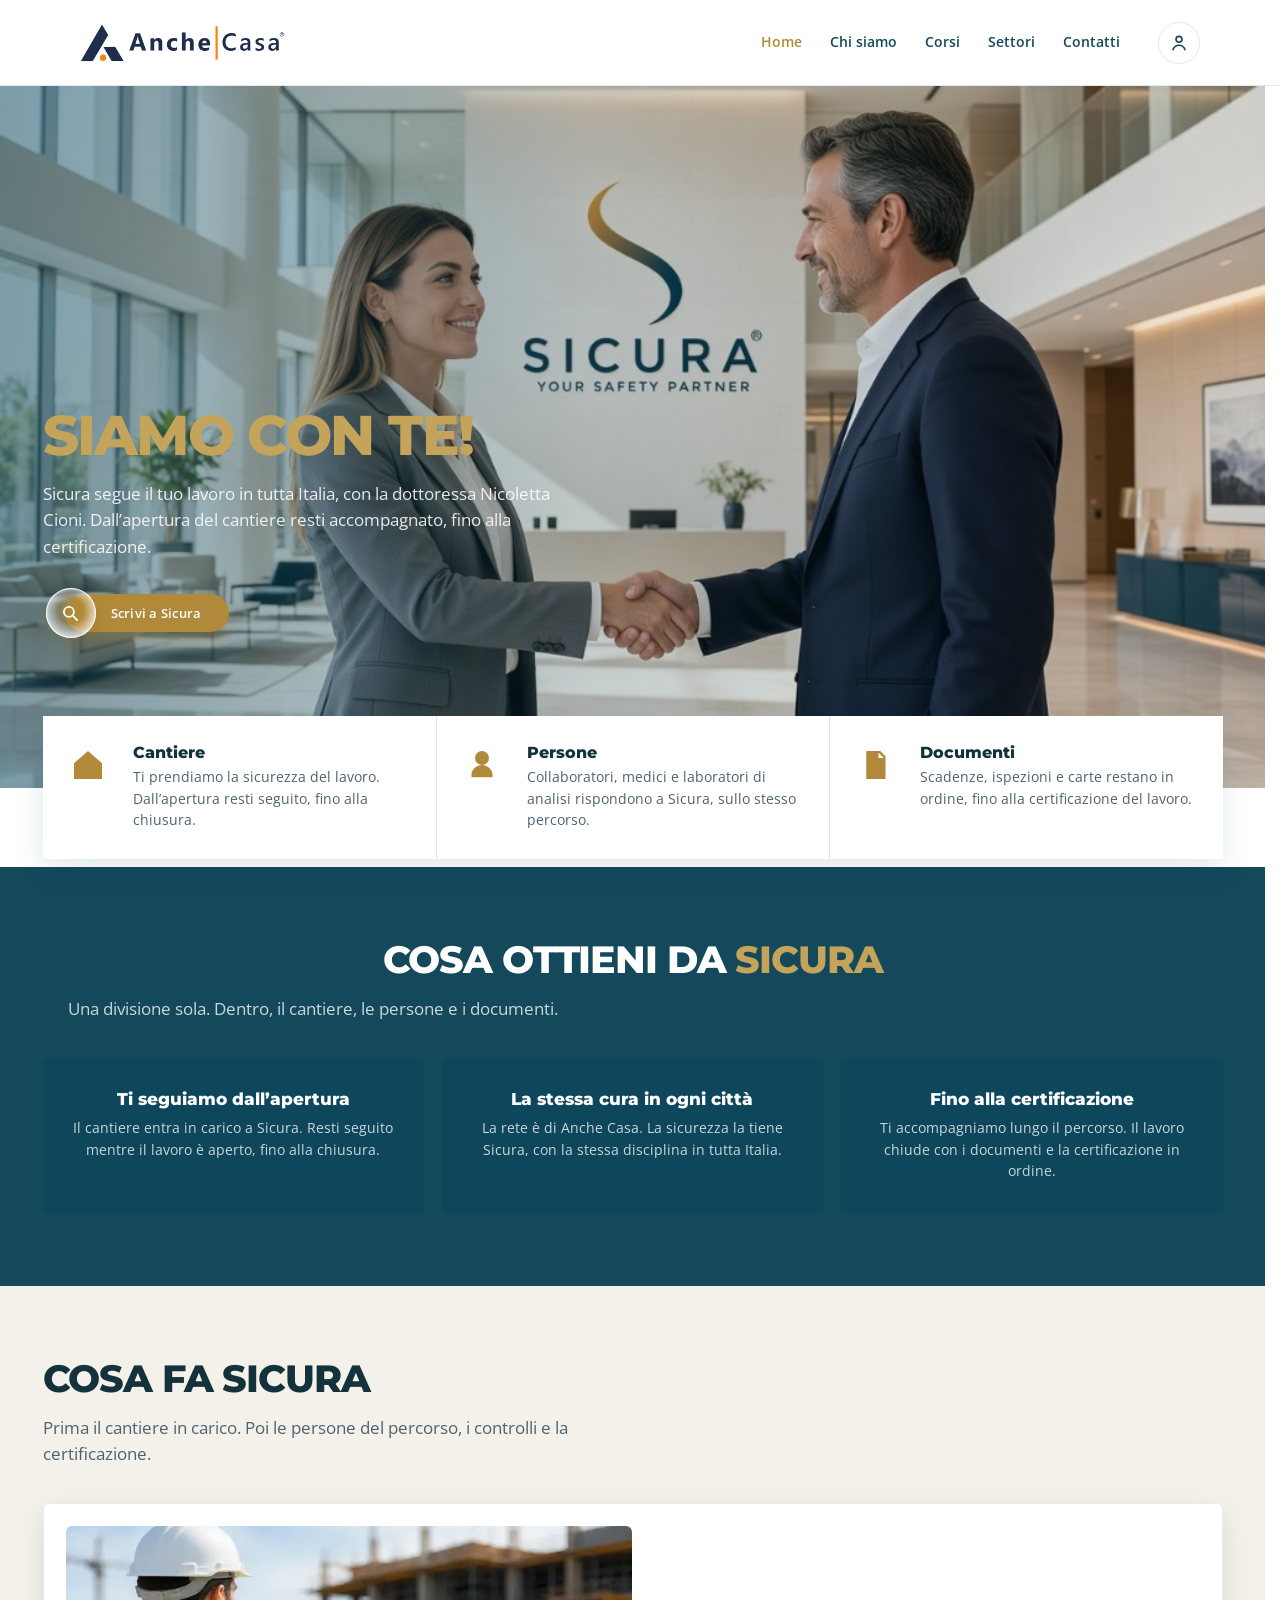
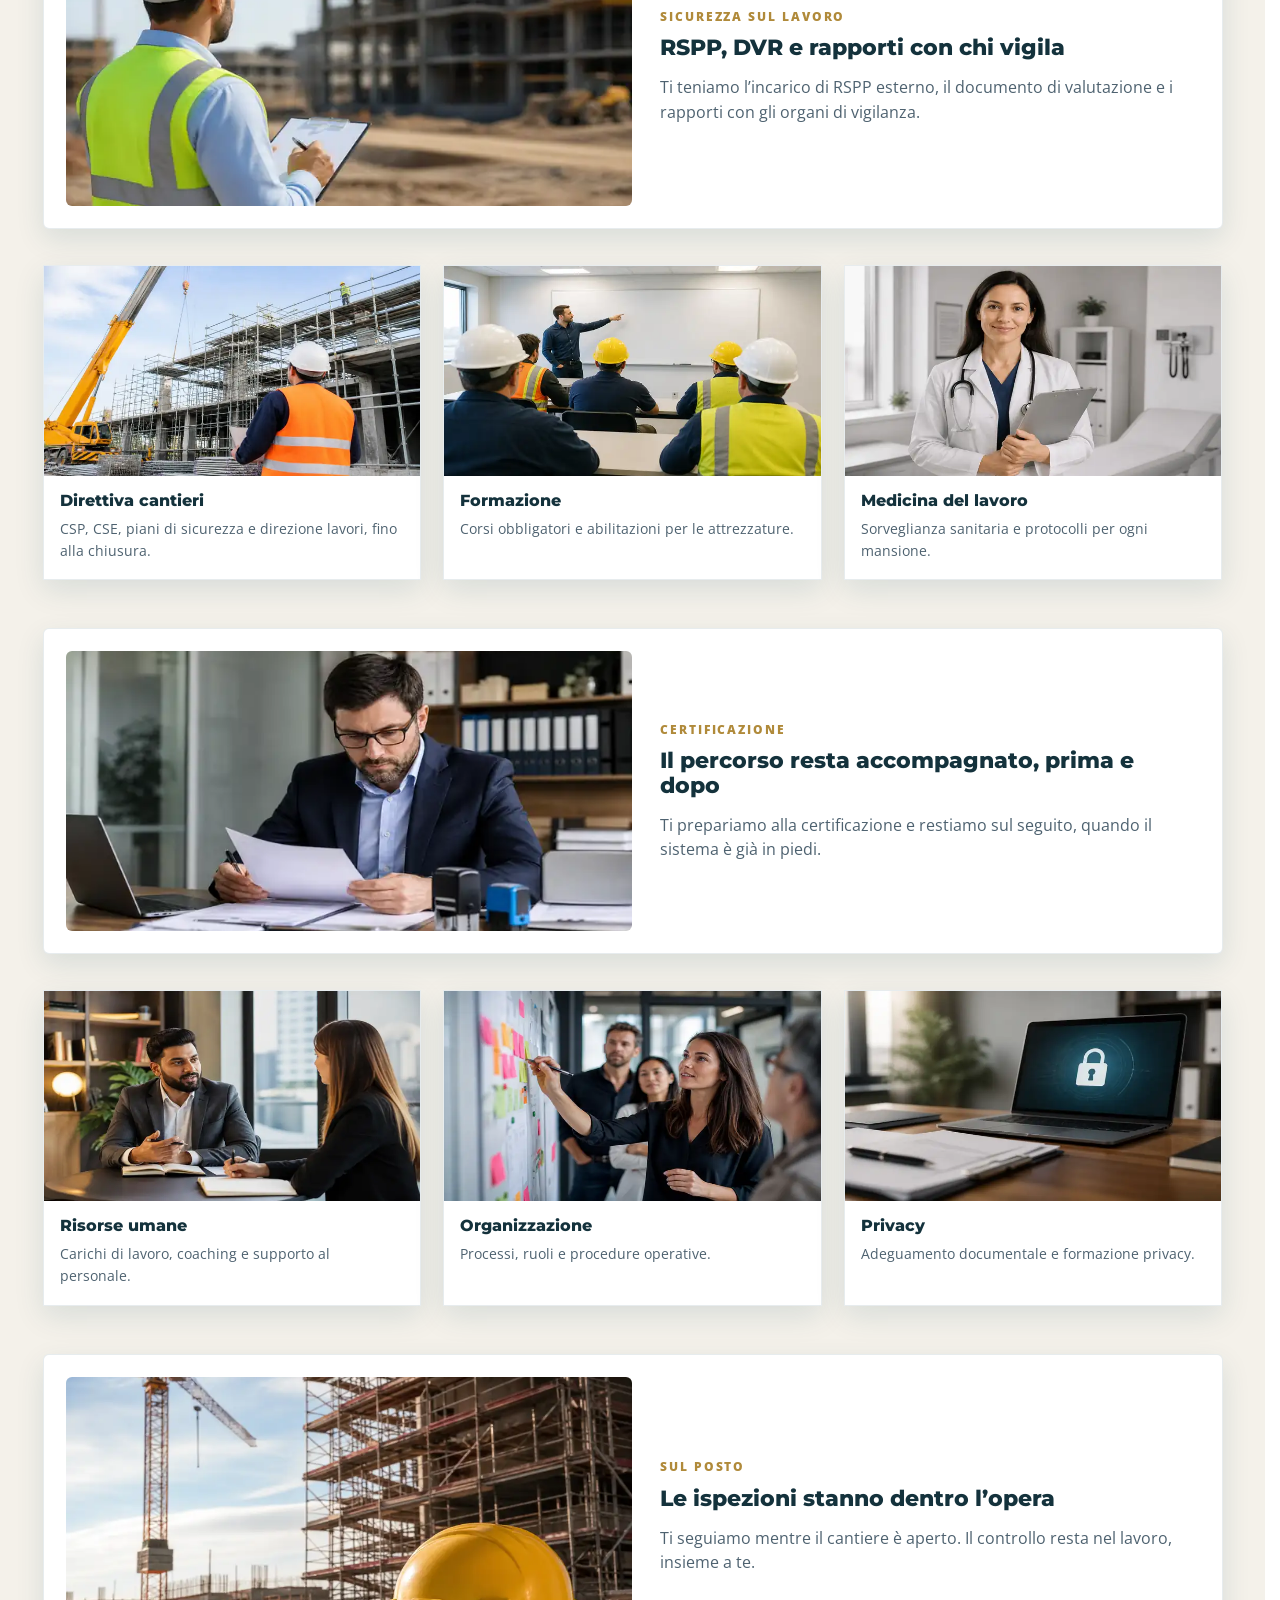
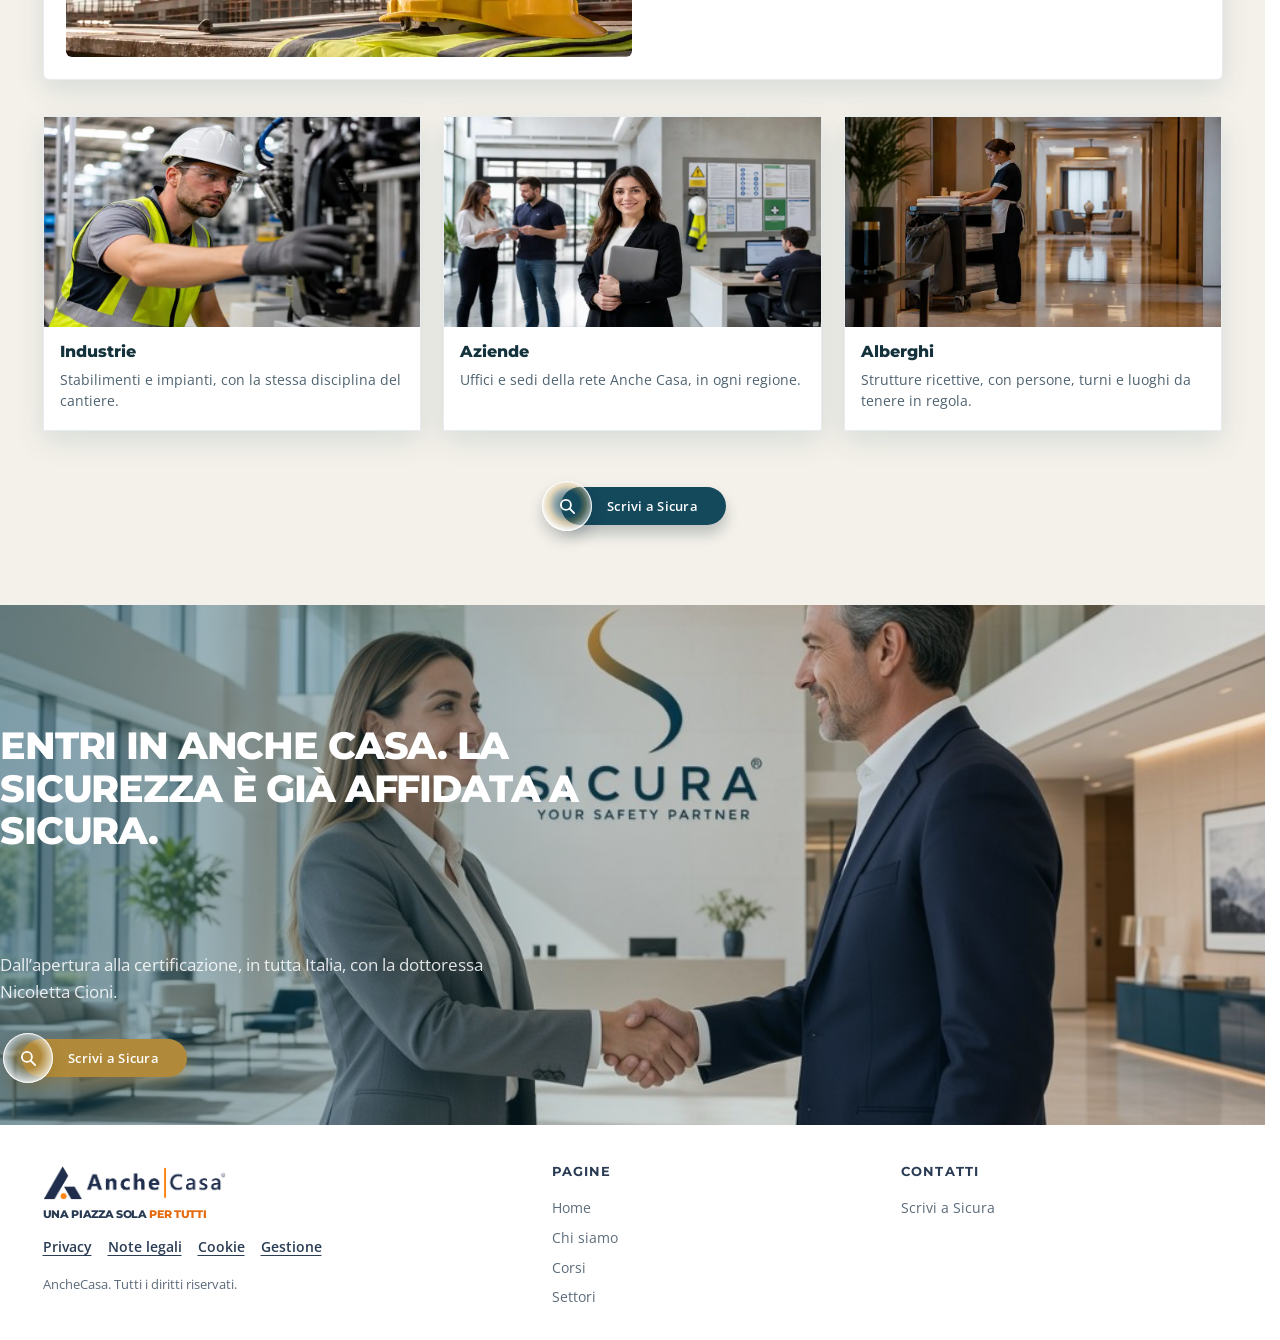
==== commit 79633732: "Sostituisce le pagine pubblicate con il sito della porta 4791. Co-authored-by: Cursor <cursoragent@c" ====
--- a/index.html
+++ b/index.html
@@ -1,243 +1,234 @@
 <!DOCTYPE html>
-<html lang="it">
+<html lang="it" prefix="og: https://ogp.me/ns#">
 <head>
   <meta charset="UTF-8" />
   <meta name="viewport" content="width=device-width, initial-scale=1, viewport-fit=cover" />
   <title>Sicura S.r.l. · Partner Anche Casa</title>
-  <meta name="description" content="Anche Casa offre i servizi di Sicura S.r.l. a tutte le aziende della rete, in tutte le regioni d’Italia." />
+  <meta name="description" content="Sicura segue la sicurezza del cantiere in tutta Italia, con la dottoressa Nicoletta Cioni, fino alla certificazione." />
   <meta property="og:title" content="Sicura S.r.l. · Partner Anche Casa" />
-  <meta property="og:description" content="Anche Casa offre sicurezza sul lavoro a tutte le aziende della rete, in tutte le regioni d’Italia." />
-  <meta property="og:image" content="https://anchecasa.github.io/sicura/assets/whatsapp-og-sicura.jpg?v=7" />
-  <meta property="og:image:secure_url" content="https://anchecasa.github.io/sicura/assets/whatsapp-og-sicura.jpg?v=7" />
+  <meta property="og:description" content="Sicura segue la sicurezza del cantiere in tutta Italia, fino alla certificazione." />
+  <meta property="og:image" content="https://sicura-212.pages.dev/assets/hero-sicura.jpg" />
   <meta property="og:image:type" content="image/jpeg" />
-  <meta property="og:image:alt" content="Sicura S.r.l. — Your Safety Partner" />
-  <meta property="og:image:width" content="1200" />
-  <meta property="og:image:height" content="1200" />
-  <meta property="og:url" content="https://anchecasa.github.io/sicura/index.html" />
+  <meta property="og:image:alt" content="Sicura, Your Safety Partner" />
+  <meta property="og:url" content="https://www.sicura.anchecasa.it/" />
   <meta property="og:type" content="website" />
-  <meta property="og:site_name" content="Sicura S.r.l." />
-  <meta name="twitter:card" content="summary_large_image" />
-  <meta name="twitter:image" content="https://anchecasa.github.io/sicura/assets/whatsapp-og-sicura.jpg?v=7" />
-  <link rel="image_src" href="https://anchecasa.github.io/sicura/assets/whatsapp-og-sicura.jpg?v=7" />
+  <meta property="og:locale" content="it_IT" />
+  <meta property="og:site_name" content="Sicura" />
   <link rel="preconnect" href="https://fonts.googleapis.com" />
   <link rel="preconnect" href="https://fonts.gstatic.com" crossorigin />
-  <link href="https://fonts.googleapis.com/css2?family=Manrope:wght@400;500;600;700;800&family=Space+Grotesk:wght@500;600;700&display=swap" rel="stylesheet" />
-  <link rel="stylesheet" href="assets/site.css?v=12" />
+  <link href="https://fonts.googleapis.com/css2?family=Montserrat:wght@600;700;800&family=Open+Sans:wght@400;600;700&display=swap" rel="stylesheet" />
+  <link rel="stylesheet" href="assets/site.css?v=28" />
+  <link rel="stylesheet" href="assets/home-az.css?v=28" />
 </head>
-<body>
+<body class="az-home pagina-home">
   <header class="site-header">
     <div class="wrap nav">
-      <a class="brand" href="index.html">
-        <img class="anche" src="assets/anche-casa-logo.jpg" alt="Anche Casa" />
-        <span class="partner">
-          <span class="lab">Partner</span>
-          <img class="lockup" src="assets/sicura-lockup.png" alt="Sicura S.r.l. — Your Safety Partner" />
-        </span>
-      </a>
+      <div class="brand">
+        <a href="https://sito-preview.vercel.app/sito/index.html" aria-label="AncheCasa, vai al sito">
+          <img class="anche" src="assets/anchecasa-orizzontale.png?v=1" alt="Anche Casa" />
+        </a>
+      </div>
       <nav class="nav-links" id="menu">
-        <a class="active" href="index.html">Home</a>
+        <a href="index.html">Home</a>
         <a href="chi-siamo.html">Chi siamo</a>
-        <a href="servizi.html">Servizi</a>
+        <a href="corsi.html">Corsi</a>
         <a href="progetti.html">Settori</a>
         <a href="contatti.html">Contatti</a>
       </nav>
-      <a class="btn btn-orange nav-cta" href="mailto:rete@anchecasa.it">Contatta</a>
       <button class="burger" id="burger" aria-label="Menu"><span></span><span></span><span></span></button>
     </div>
   </header>
 
-  <section class="hero hero-mock">
-    <div class="hero-bg" aria-hidden="true"></div>
-    <div class="wrap hero-content">
-      <p class="eyebrow">Rete Anche Casa · tutte le regioni</p>
-      <h1>Luoghi di lavoro sicuri.<br /><span class="accent">Fiducia sul campo.</span></h1>
-      <p class="lead"><strong>Anche Casa</strong> offre il servizio a <strong>tutte le aziende della rete</strong>, in <strong>tutte le regioni d’Italia</strong>, con il partner <strong>Sicura S.r.l.</strong>: consulenza, cantieri, formazione e adempimenti.</p>
-      <div class="hero-actions">
-        <a class="btn btn-orange" href="mailto:rete@anchecasa.it">Contatta</a>
-        <a class="btn btn-ghost light" href="servizi.html">Vedi i servizi</a>
-      </div>
-      <div class="trust-row">
-        <div class="trust-item"><strong>D.Lgs. 81/08</strong><span>Incarichi e documenti a norma</span></div>
-        <div class="trust-item"><strong>Tecnici in campo</strong><span>Geometri, ingegneri, architetti</span></div>
-        <div class="trust-item"><strong>Tutta Italia</strong><span>Tutte le regioni</span></div>
+  <main>
+    <section class="az-hero">
+      <img class="az-hero-bg" src="assets/hero-sicura.jpg" alt="">
+      <div class="wrap">
+        <p class="kicker hero-ghost" aria-hidden="true">Sicura</p>
+        <h1><span class="hero-ghost" aria-hidden="true">La sicurezza del cantiere.<br>Poi la</span><br><span class="accent">Siamo con te!</span></h1>
+        <p class="lead">Sicura segue il tuo lavoro in tutta Italia, con la dottoressa Nicoletta Cioni. Dall’apertura del cantiere resti accompagnato, fino alla certificazione.</p>
+        <a class="btn-lente" href="contatti.html#contact-form">
+          <span class="btn-lente-orb" aria-hidden="true">
+            <svg viewBox="0 0 24 24" width="21" height="21" fill="none">
+              <circle cx="10.2" cy="10.2" r="5.7" stroke="#fff" stroke-width="2.1"/>
+              <path d="M14.5 14.5 L19.6 19.6" stroke="#fff" stroke-width="2.1" stroke-linecap="round"/>
+            </svg>
+          </span>
+          Scrivi a Sicura
+        </a>
+      </div>
+    </section>
+
+    <div class="az-strip-wrap">
+      <div class="wrap az-strip">
+        <article>
+          <svg viewBox="0 0 48 48" fill="none" aria-hidden="true"><path d="M8 22 L24 8 L40 22 V40 H8 Z" fill="currentColor"/></svg>
+          <div>
+            <h3>Cantiere</h3>
+            <p>Ti prendiamo la sicurezza del lavoro. Dall’apertura resti seguito, fino alla chiusura.</p>
+          </div>
+        </article>
+        <article>
+          <svg viewBox="0 0 48 48" fill="none" aria-hidden="true"><path d="M24 8a8 8 0 1 1 0 16 8 8 0 0 1 0-16zm-12 26c1.2-6 6-10 12-10s10.8 4 12 10v4H12v-4z" fill="currentColor"/></svg>
+          <div>
+            <h3>Persone</h3>
+            <p>Collaboratori, medici e laboratori di analisi rispondono a Sicura, sullo stesso percorso.</p>
+          </div>
+        </article>
+        <article>
+          <svg viewBox="0 0 48 48" fill="none" aria-hidden="true"><path d="M14 8h16l6 6v26H14V8zm14 2v6h6" fill="currentColor"/></svg>
+          <div>
+            <h3>Documenti</h3>
+            <p>Scadenze, ispezioni e carte restano in ordine, fino alla certificazione del lavoro.</p>
+          </div>
+        </article>
       </div>
     </div>
-  </section>
-
-  <section class="section svc-strip-section" id="servizi-home">
-    <div class="wrap">
-      <div class="center-head">
-        <p class="eyebrow">Servizi</p>
-        <h2>Cosa offriamo alla rete</h2>
-        <p class="lead">Servizi Sicura S.r.l. per tutte le aziende Anche Casa, in tutte le regioni d’Italia.</p>
-      </div>
-      <div class="svc-strip">
-        <a class="svc-tile" href="servizi.html#sicurezza-lavoro">
-          <img class="svc-tile-img" src="assets/svc-sicurezza.webp?v=2" alt="Sicurezza sul lavoro" width="720" height="405" loading="lazy" />
-          <h3>Sicurezza sul lavoro</h3>
-          <p>RSPP esterno, DVR e rapporti con gli organi di vigilanza.</p>
-        </a>
-        <a class="svc-tile" href="servizi.html#direttiva-cantieri">
-          <img class="svc-tile-img" src="assets/svc-cantieri.webp?v=2" alt="Direttiva cantieri" width="720" height="405" loading="lazy" />
-          <h3>Direttiva cantieri</h3>
-          <p>CSP, CSE, piani di sicurezza e direzione lavori.</p>
-        </a>
-        <a class="svc-tile" href="servizi.html#formazione">
-          <img class="svc-tile-img" src="assets/svc-formazione.webp?v=2" alt="Formazione" width="720" height="405" loading="lazy" />
-          <h3>Formazione</h3>
-          <p>Corsi obbligatori e abilitazioni attrezzature.</p>
-        </a>
-        <a class="svc-tile" href="servizi.html#medicina">
-          <img class="svc-tile-img" src="assets/svc-medicina.webp?v=2" alt="Medicina del lavoro" width="720" height="405" loading="lazy" />
-          <h3>Medicina del lavoro</h3>
-          <p>Sorveglianza sanitaria e protocolli per mansione.</p>
-        </a>
-        <a class="svc-tile" href="servizi.html#certificazioni">
-          <img class="svc-tile-img" src="assets/svc-certificazioni.webp?v=2" alt="Certificazioni" width="720" height="405" loading="lazy" />
-          <h3>Certificazioni</h3>
-          <p>Percorso pre e post certificazione aziendale.</p>
-        </a>
-      </div>
-      <div class="svc-strip svc-strip-2">
-        <a class="svc-tile" href="servizi.html#hr">
-          <img class="svc-tile-img" src="assets/svc-hr.webp?v=2" alt="Risorse umane" width="720" height="405" loading="lazy" />
-          <h3>Risorse umane</h3>
-          <p>Carichi di lavoro, coaching e supporto al personale.</p>
-        </a>
-        <a class="svc-tile" href="servizi.html#organizzazione">
-          <img class="svc-tile-img" src="assets/svc-organizzazione.webp?v=2" alt="Organizzazione" width="720" height="405" loading="lazy" />
-          <h3>Organizzazione</h3>
-          <p>Processi, ruoli e procedure operative.</p>
-        </a>
-        <a class="svc-tile" href="servizi.html#privacy">
-          <img class="svc-tile-img" src="assets/svc-privacy.webp?v=2" alt="Privacy e GDPR" width="720" height="405" loading="lazy" />
-          <h3>Privacy & GDPR</h3>
-          <p>Adeguamento documentale e formazione privacy.</p>
-        </a>
-      </div>
-      <p class="center-cta"><a class="btn btn-dark" href="servizi.html">Tutti i servizi</a></p>
-    </div>
-  </section>
-
-  <section class="section alt">
-    <div class="wrap split">
-      <div class="split-photo" role="img" aria-label="Sicurezza in ambito industriale"></div>
-      <div>
-        <p class="eyebrow">Chi siamo</p>
-        <h2>Un partner su cui contare</h2>
-        <p class="lead">Anche Casa offre il servizio a tutte le aziende della rete, in tutte le regioni d’Italia, con Sicura S.r.l.</p>
-        <div class="about-stats">
-          <div class="about-stat"><b>Sicura S.r.l.</b><span>Your Safety Partner</span></div>
-          <div class="about-stat"><b>Tutte le regioni</b><span>Copertura nazionale</span></div>
-          <div class="about-stat"><b>Rete</b><span>Tutte le aziende Anche Casa</span></div>
-        </div>
-        <p style="margin-top:22px"><a class="btn btn-orange" href="chi-siamo.html">Chi siamo</a></p>
-      </div>
-    </div>
-  </section>
-
-  <section class="section">
-    <div class="wrap">
-      <div class="center-head">
-        <p class="eyebrow">Settori</p>
-        <h2>Dove interveniamo</h2>
-        <p class="lead">Ambienti diversi, stessa disciplina di sicurezza.</p>
-      </div>
-      <div class="project-grid">
-        <a class="project-card" href="progetti.html#cantieri" style="--svc-img:url('cat-cantieri.webp')"><span>Cantieri</span></a>
-        <a class="project-card" href="progetti.html#industrie" style="--svc-img:url('cat-industrie.webp')"><span>Industrie</span></a>
-        <a class="project-card" href="progetti.html#alberghi" style="--svc-img:url('cat-alberghi.webp')"><span>Alberghi</span></a>
-        <a class="project-card" href="progetti.html#aziende" style="--svc-img:url('cat-aziende.webp')"><span>Aziende</span></a>
-      </div>
-      <p class="center-cta"><a class="btn btn-ghost" href="progetti.html">Tutti i settori</a></p>
-    </div>
-  </section>
-
-  <section class="section alt">
-    <div class="wrap">
-      <div class="center-head">
-        <p class="eyebrow">Metodo</p>
-        <h2>Quattro passi, in tutta Italia</h2>
-      </div>
-      <div class="steps" style="margin-top:28px">
-        <a class="step" style="--svc-img:url('card-ascolto.webp')" href="contatti.html"><div class="num">01</div><h3>Ascolto</h3><p>Capire il contesto: cantiere, mansioni, scadenze.</p></a>
-        <a class="step" style="--svc-img:url('card-incarichi.webp')" href="servizi.html"><div class="num">02</div><h3>Incarichi</h3><p>Nomine, piani e documenti operativi firmati.</p></a>
-        <a class="step" style="--svc-img:url('card-presenza.webp')" href="progetti.html"><div class="num">03</div><h3>Presenza</h3><p>Controlli in cantiere e coordinamento tra imprese.</p></a>
-        <a class="step" style="--svc-img:url('card-continuita.webp')" href="mailto:rete@anchecasa.it"><div class="num">04</div><h3>Continuità</h3><p>Aggiornamenti, audit e follow-up nel tempo.</p></a>
-      </div>
-    </div>
-  </section>
-
-  <section class="section" id="offerta">
-    <div class="wrap quote-grid">
-      <div>
-        <p class="eyebrow">Offerta rapida</p>
-        <h2>Mandaci la tua richiesta</h2>
-        <p class="lead">Per un’offerta rapida compila il modulo. Hai un’urgenza? Scrivici subito: ti rispondiamo con priorità.</p>
-        <p class="lead" style="margin-top:12px">Mail modulo: <a href="mailto:sicura@anchecasa.it"><strong>sicura@anchecasa.it</strong></a></p>
-      </div>
-      <form class="hero-card form-grid" id="quote-form">
-        <div>
-          <label for="q-nome">Nome e azienda</label>
-          <input id="q-nome" name="nome_azienda" required />
-        </div>
-        <div>
-          <label for="q-tel">Telefono</label>
-          <input id="q-tel" name="telefono" type="tel" />
-        </div>
-        <div>
-          <label for="q-email">Email</label>
-          <input id="q-email" name="email" type="email" required />
-        </div>
-        <div>
-          <label for="q-urgenza">Hai un’urgenza?</label>
-          <select id="q-urgenza" name="urgenza">
-            <option value="No">No</option>
-            <option value="Si - urgente">Sì, è urgente</option>
-          </select>
-        </div>
-        <div>
-          <label for="q-servizio">Servizio richiesto</label>
-          <select id="q-servizio" name="servizio">
-            <option>CSE / CSP / direzione lavori</option>
-            <option>RSPP esterno e DVR</option>
-            <option>Formazione del personale</option>
-            <option>Medicina del lavoro</option>
-            <option>Certificazioni</option>
-            <option>Risorse umane / organizzazione</option>
-            <option>Privacy & GDPR</option>
-            <option>Altro / offerta personalizzata</option>
-          </select>
-        </div>
-        <div>
-          <label for="q-msg">Messaggio</label>
-          <textarea id="q-msg" name="messaggio" rows="4" placeholder="Descrivi la richiesta o l’urgenza…"></textarea>
-        </div>
-        <button class="btn btn-orange" type="submit">Invia richiesta</button>
-        <p class="form-note" id="quote-ok">Apertura mail verso sicura@anchecasa.it…</p>
-      </form>
-    </div>
-  </section>
-
-  <section class="cta-bar">
-    <div class="wrap cta-bar-inner">
-      <div>
-        <p class="eyebrow" style="margin-bottom:8px">Anche Casa</p>
-        <h2>Pronto a partire? Scrivici.</h2>
-        <p>Anche Casa offre il servizio a tutte le aziende della rete, in tutte le regioni d’Italia.</p>
-      </div>
-      <a class="btn btn-orange" href="mailto:rete@anchecasa.it">Contatta</a>
-    </div>
-  </section>
-
-  <footer class="site-footer">
-    <div class="wrap foot-bar">
-      <span>Anche Casa · tutte le aziende della rete · tutte le regioni</span>
-      <span>Partner Sicura S.r.l.</span>
-      <a href="mailto:rete@anchecasa.it">rete@anchecasa.it</a>
-      <span>Network Anche Casa</span>
-    </div>
-  </footer>
-  <script src="assets/site.js?v=5"></script>
+
+    <section class="az-band petrolio">
+      <div class="wrap">
+        <div class="az-band-head center">
+          <h2>Cosa ottieni da <span class="accent">Sicura</span></h2>
+          <p class="lead">Una divisione sola. Dentro, il cantiere, le persone e i documenti.</p>
+        </div>
+        <div class="az-why">
+          <article>
+            <h3>Ti seguiamo dall’apertura</h3>
+            <p>Il cantiere entra in carico a Sicura. Resti seguito mentre il lavoro è aperto, fino alla chiusura.</p>
+          </article>
+          <article>
+            <h3>La stessa cura in ogni città</h3>
+            <p>La rete è di Anche Casa. La sicurezza la tiene Sicura, con la stessa disciplina in tutta Italia.</p>
+          </article>
+          <article>
+            <h3>Fino alla certificazione</h3>
+            <p>Ti accompagniamo lungo il percorso. Il lavoro chiude con i documenti e la certificazione in ordine.</p>
+          </article>
+        </div>
+      </div>
+    </section>
+
+    <section class="az-band carta">
+      <div class="wrap">
+        <div class="az-band-head">
+          <h2>Cosa fa Sicura</h2>
+          <p class="lead">Prima il cantiere in carico. Poi le persone del percorso, i controlli e la certificazione.</p>
+        </div>
+        <div class="az-how-list">
+          <article class="az-how">
+            <img src="assets/svc-sicurezza.webp?v=2" alt="Sicurezza sul lavoro in sede">
+            <div>
+              <small>Sicurezza sul lavoro</small>
+              <h3>RSPP, DVR e rapporti con chi vigila</h3>
+              <p>Ti teniamo l’incarico di RSPP esterno, il documento di valutazione e i rapporti con gli organi di vigilanza.</p>
+            </div>
+          </article>
+        </div>
+        <div class="az-shots">
+          <article class="az-shot">
+            <img src="assets/svc-cantieri.webp?v=2" alt="Coordinamento della sicurezza in cantiere">
+            <h3>Direttiva cantieri</h3>
+            <p>CSP, CSE, piani di sicurezza e direzione lavori, fino alla chiusura.</p>
+          </article>
+          <article class="az-shot">
+            <img src="assets/svc-formazione.webp?v=2" alt="Formazione del personale">
+            <h3>Formazione</h3>
+            <p>Corsi obbligatori e abilitazioni per le attrezzature.</p>
+          </article>
+          <article class="az-shot">
+            <img src="assets/svc-medicina.webp?v=2" alt="Medicina del lavoro">
+            <h3>Medicina del lavoro</h3>
+            <p>Sorveglianza sanitaria e protocolli per ogni mansione.</p>
+          </article>
+        </div>
+        <div class="az-how-list">
+          <article class="az-how">
+            <img src="assets/svc-certificazioni.webp?v=2" alt="Percorso di certificazione">
+            <div>
+              <small>Certificazione</small>
+              <h3>Il percorso resta accompagnato, prima e dopo</h3>
+              <p>Ti prepariamo alla certificazione e restiamo sul seguito, quando il sistema è già in piedi.</p>
+            </div>
+          </article>
+        </div>
+        <div class="az-shots">
+          <article class="az-shot">
+            <img src="assets/svc-hr.webp?v=2" alt="Supporto alle persone in azienda">
+            <h3>Risorse umane</h3>
+            <p>Carichi di lavoro, coaching e supporto al personale.</p>
+          </article>
+          <article class="az-shot">
+            <img src="assets/svc-organizzazione.webp?v=2" alt="Organizzazione dei processi">
+            <h3>Organizzazione</h3>
+            <p>Processi, ruoli e procedure operative.</p>
+          </article>
+          <article class="az-shot">
+            <img src="assets/svc-privacy.webp?v=2" alt="Privacy e documenti">
+            <h3>Privacy</h3>
+            <p>Adeguamento documentale e formazione privacy.</p>
+          </article>
+        </div>
+        <div class="az-how-list">
+          <article class="az-how">
+            <img src="assets/cat-cantieri.webp" alt="Cantiere seguito da Sicura">
+            <div>
+              <small>Sul posto</small>
+              <h3>Le ispezioni stanno dentro l’opera</h3>
+              <p>Ti seguiamo mentre il cantiere è aperto. Il controllo resta nel lavoro, insieme a te.</p>
+            </div>
+          </article>
+        </div>
+        <div class="az-shots">
+          <article class="az-shot">
+            <img src="assets/cat-industrie.webp" alt="Stabilimento industriale">
+            <h3>Industrie</h3>
+            <p>Stabilimenti e impianti, con la stessa disciplina del cantiere.</p>
+          </article>
+          <article class="az-shot">
+            <img src="assets/cat-aziende.webp" alt="Sede aziendale">
+            <h3>Aziende</h3>
+            <p>Uffici e sedi della rete Anche Casa, in ogni regione.</p>
+          </article>
+          <article class="az-shot">
+            <img src="assets/cat-alberghi.webp" alt="Struttura ricettiva">
+            <h3>Alberghi</h3>
+            <p>Strutture ricettive, con persone, turni e luoghi da tenere in regola.</p>
+          </article>
+        </div>
+        <div class="az-mid">
+          <a class="btn-lente" href="contatti.html#contact-form">
+          <span class="btn-lente-orb" aria-hidden="true">
+            <svg viewBox="0 0 24 24" width="21" height="21" fill="none">
+              <circle cx="10.2" cy="10.2" r="5.7" stroke="#fff" stroke-width="2.1"/>
+              <path d="M14.5 14.5 L19.6 19.6" stroke="#fff" stroke-width="2.1" stroke-linecap="round"/>
+            </svg>
+          </span>
+          Scrivi a Sicura
+        </a>
+        </div>
+      </div>
+    </section>
+
+    <section class="az-talk">
+      <img class="az-talk-bg" src="assets/hero-sicura.jpg" alt="">
+      <div class="wrap">
+        <div class="talk-copy">
+          <h2>Entri in Anche Casa. La sicurezza è già affidata a Sicura.</h2>
+          <p class="lead">Dall’apertura alla certificazione, in tutta Italia, con la dottoressa Nicoletta Cioni.</p>
+          <a class="btn-lente" href="contatti.html#contact-form">
+          <span class="btn-lente-orb" aria-hidden="true">
+            <svg viewBox="0 0 24 24" width="21" height="21" fill="none">
+              <circle cx="10.2" cy="10.2" r="5.7" stroke="#fff" stroke-width="2.1"/>
+              <path d="M14.5 14.5 L19.6 19.6" stroke="#fff" stroke-width="2.1" stroke-linecap="round"/>
+            </svg>
+          </span>
+          Scrivi a Sicura
+        </a>
+        </div>
+      </div>
+    </section>
+  </main>
+
+  <div id="ac-footer"></div>
+  <script src="assets/site.js?v=18"></script>
 </body>
 </html>
--- a/assets/site.css
+++ b/assets/site.css
@@ -1,16 +1,17 @@
+@import url("https://fonts.googleapis.com/css2?family=Open+Sans:wght@600;700&display=swap");
 :root {
-  --navy: #242e4c;
-  --navy-deep: #171e33;
-  --orange: #f58220;
-  --orange-hot: #ff9a3c;
-  --ink: #12141c;
+  --navy: #14485B;
+  --navy-deep: #0E475B;
+  --orange: #B08A3A;
+  --orange-hot: #C4A35A;
+  --ink: #14323C;
   --muted: #5c6478;
   --line: #e6e8ef;
-  --paper: #f7f8fb;
+  --paper: #F4F1EA;
   --white: #ffffff;
-  --teal: #0f3c4f;
-  --bronze: #9c7e4f;
-  --shadow: 0 18px 40px rgba(23, 30, 51, 0.12);
+  --teal: #14485B;
+  --bronze: #C4A35A;
+  --shadow: 0 18px 40px rgba(14, 71, 91, 0.12);
   --font: "Manrope", system-ui, sans-serif;
   --display: "Space Grotesk", system-ui, sans-serif;
 }
@@ -20,6 +21,7 @@
   scroll-behavior: smooth;
   overflow-x: hidden;
   max-width: 100%;
+  scrollbar-gutter: stable;
 }
 body {
   font-family: var(--font);
@@ -29,7 +31,7 @@
   overflow-x: hidden;
   max-width: 100%;
   width: 100%;
-  padding-top: 84px;
+  padding-top: 86px;
 }
 img { max-width: 100%; height: auto; display: block; }
 a { color: inherit; text-decoration: none; }
@@ -60,7 +62,7 @@
 h1 { font-size: clamp(40px, 6vw, 68px); }
 h2 { font-size: clamp(30px, 4vw, 46px); margin-bottom: 14px; }
 h3 { font-size: 22px; }
-.lead { color: var(--muted); font-size: 17px; max-width: 58ch; }
+.lead { color: var(--muted); font-size: 17px; max-width: 58ch; overflow-wrap: break-word; white-space: normal; }
 .accent { color: var(--orange); font-style: italic; font-weight: 600; }
 
 .btn {
@@ -72,6 +74,89 @@
 }
 .btn:hover { transform: translateY(-1px); filter: brightness(1.03); }
 .btn-orange { background: var(--orange); color: #fff; }
+
+/* Lente. Petrolio su fondo chiaro. Ocra su fondo petrolio. */
+.btn-lente {
+  position: relative;
+  display: inline-flex;
+  align-items: center;
+  margin: 8px 0 8px 22px;
+  padding: 0 28px 0 46px;
+  height: 38px;
+  border: 0;
+  border-radius: 999px;
+  background: #14485B;
+  color: #fff;
+  font-size: 13px;
+  font-weight: 600;
+  letter-spacing: 0.02em;
+  line-height: 1;
+  flex-shrink: 0;
+  white-space: nowrap;
+  text-transform: none;
+  box-shadow: 0 9px 14px rgba(14, 40, 55, 0.24);
+}
+.btn-lente-orb {
+  position: absolute;
+  z-index: 1;
+  left: -19px;
+  top: 50%;
+  width: 50px;
+  height: 50px;
+  margin-top: -25px;
+  border-radius: 50%;
+  display: grid;
+  place-items: center;
+  background:
+    radial-gradient(circle at 50% 46%,
+      rgba(20, 72, 91, 0.82) 0%,
+      rgba(20, 72, 91, 0.4) 34%,
+      rgba(196, 163, 90, 0.34) 50%,
+      rgba(255, 255, 255, 0.62) 70%,
+      #ffffff 100%);
+  box-shadow:
+    0 8px 14px rgba(20, 40, 55, 0.22),
+    inset 0 0 0 1px rgba(255, 255, 255, 0.9);
+}
+.btn-lente-orb svg { display: block; }
+.btn-lente:hover {
+  background: #0E475B;
+  color: #fff;
+  filter: none;
+  transform: none;
+  box-shadow: 0 12px 18px rgba(14, 40, 55, 0.3);
+}
+.az-hero .btn-lente,
+.az-talk .btn-lente,
+.fondo-scuro .btn-lente {
+  background: #B08A3A;
+  box-shadow: 0 9px 14px rgba(176, 138, 58, 0.32);
+}
+.az-hero .btn-lente:hover,
+.az-talk .btn-lente:hover,
+.fondo-scuro .btn-lente:hover {
+  background: #9a7430;
+  box-shadow: 0 12px 18px rgba(154, 116, 48, 0.34);
+}
+.az-hero .btn-lente-orb,
+.az-talk .btn-lente-orb,
+.fondo-scuro .btn-lente-orb {
+  background:
+    radial-gradient(circle at 50% 46%,
+      rgba(176, 138, 58, 0.88) 0%,
+      rgba(176, 138, 58, 0.4) 34%,
+      rgba(244, 241, 234, 0.4) 52%,
+      rgba(255, 255, 255, 0.72) 70%,
+      #ffffff 100%);
+  box-shadow:
+    0 8px 14px rgba(120, 90, 30, 0.22),
+    inset 0 0 0 1px rgba(255, 255, 255, 0.9);
+}
+.pagina-vuota {
+  min-height: calc(100vh - 220px);
+  display: grid;
+  place-items: center;
+}
 .btn-dark { background: var(--navy); color: #fff; }
 .btn-wa { background: #25d366; color: #fff; }
 .btn-ghost {
@@ -88,15 +173,22 @@
   left: 0;
   right: 0;
   z-index: 50;
+  height: 86px;
+  box-sizing: border-box;
   background: #ffffff;
   border-bottom: 1px solid var(--line);
+  font-family: "Open Sans", "Segoe UI", sans-serif;
+}
+.site-header .wrap.nav {
+  width: min(1120px, calc(100% - 40px));
+  height: 100%;
 }
 .nav {
-  display: flex; align-items: center; justify-content: space-between;
-  min-height: 84px; gap: 16px;
-}
-.brand { display: flex; align-items: center; gap: 14px; min-width: 0; }
-.brand img.anche { height: 44px; width: auto; }
+  display: flex; align-items: center;
+  height: 100%; min-height: 0; gap: 18px;
+}
+.brand { display: flex; align-items: center; gap: 14px; min-width: 0; flex: 0 0 auto; margin-right: auto; }
+.brand img.anche { height: 39.1px; width: auto; max-width: 208.25px; }
 .brand .partner {
   display: flex; align-items: center; gap: 10px;
   padding-left: 14px; border-left: 1px solid var(--line);
@@ -106,14 +198,39 @@
   font-size: 10px; color: var(--muted); text-transform: uppercase;
   letter-spacing: .12em; font-weight: 700; white-space: nowrap;
 }
-.brand .partner img.lockup { height: 52px; width: auto; max-width: 220px; object-fit: contain; }
-.nav-links { display: flex; align-items: center; gap: 20px; font-size: 14px; font-weight: 600; color: var(--navy); }
+.brand .partner img.lockup { height: 39.1px; width: auto; max-width: 150px; object-fit: contain; }
+.nav-links {
+  display: flex; align-items: center; gap: 4px;
+  flex: 0 0 auto;
+  font-size: 14px; font-weight: 600; color: var(--navy);
+}
+.nav-links a { padding: 10px 12px; white-space: nowrap; font-weight: 600; line-height: 1.2; }
 .nav-links a:hover, .nav-links .active { color: var(--orange); }
+.profilo { position: relative; margin-left: 8px; flex: 0 0 auto; }
+.profilo-btn {
+  width: 42px; height: 42px; border-radius: 50%;
+  border: 1px solid var(--line); background: #fff; color: var(--navy);
+  display: grid; place-items: center; padding: 0; cursor: pointer;
+}
+.profilo-btn:hover,
+.profilo-btn[aria-expanded="true"] { border-color: var(--orange); color: var(--orange); }
+.profilo-menu {
+  position: absolute; right: 0; top: calc(100% + 8px);
+  min-width: 168px; background: #fff;
+  border: 1px solid var(--line); box-shadow: var(--shadow);
+  padding: 8px 0; z-index: 70;
+}
+.profilo-menu a {
+  display: block; padding: 10px 16px;
+  color: var(--navy); font-size: 14px; font-weight: 700;
+}
+.profilo-menu a:hover { color: var(--orange); }
 .burger {
   display: none; width: 42px; height: 42px; border: 1px solid var(--line);
-  border-radius: 10px; background: #fff; cursor: pointer;
-}
-.burger span { display: block; width: 18px; height: 2px; background: var(--navy); margin: 4px auto; }
+  border-radius: 0; background: #fff; cursor: pointer; margin-left: 8px;
+  flex: 0 0 auto; padding: 10px;
+}
+.burger span { display: block; height: 2px; background: var(--navy); margin: 6px 0; }
 
 .hero {
   position: relative;
@@ -124,8 +241,8 @@
 .hero-bg {
   position: absolute; inset: 0;
   background:
-    linear-gradient(105deg, rgba(23,30,51,.92) 0%, rgba(23,30,51,.58) 48%, rgba(23,30,51,.28) 100%),
-    url("cat-cantieri.webp") center/cover;
+    linear-gradient(105deg, rgba(23,30,51,.78) 0%, rgba(23,30,51,.48) 42%, rgba(23,30,51,.22) 100%),
+    url("bg-cantiere-hero.webp") center 42%/cover;
 }
 .hero .wrap, .hero-content {
   position: relative;
@@ -219,6 +336,8 @@
   font-size: 13px;
   color: var(--muted);
   line-height: 1.45;
+  overflow-wrap: break-word;
+  white-space: normal;
 }
 
 .about-stats {
@@ -420,7 +539,7 @@
 .split { display: grid; grid-template-columns: 1fr 1fr; gap: 48px; align-items: center; }
 .split-photo {
   border-radius: 22px; overflow: hidden; min-height: 420px;
-  background: url("cat-industrie.webp") center/cover;
+  background: url("bg-cantiere-elmetti.webp") center 30%/cover;
   box-shadow: var(--shadow);
 }
 .mini-cards { display: grid; grid-template-columns: repeat(3, 1fr); gap: 12px; margin-top: 28px; }
@@ -474,7 +593,7 @@
 }
 .service-card .body, .sector-card .body { padding: 20px 22px 24px; }
 .icon-pill { display: none !important; }
-.service-card p, .sector-card p { color: rgba(255,255,255,.84); font-size: 14px; margin-top: 8px; }
+.service-card p, .sector-card p { color: rgba(255,255,255,.84); font-size: 14px; margin-top: 8px; overflow-wrap: break-word; white-space: normal; }
 .service-card .more { display: inline-flex; margin-top: 14px; color: var(--orange-hot); font-weight: 700; font-size: 13px; }
 
 .service-card.plain, .light-card {
@@ -592,7 +711,21 @@
   display: flex; justify-content: space-between; gap: 12px; flex-wrap: wrap;
 }
 
-.page-hero { background: var(--navy); color: #fff; padding: 72px 0 56px; }
+.page-hero {
+  position: relative;
+  isolation: isolate;
+  overflow: hidden;
+  color: #fff;
+  padding: 72px 0 56px;
+  background: var(--navy);
+}
+.page-hero::before {
+  content: "";
+  position: absolute; inset: 0; z-index: -1;
+  background:
+    linear-gradient(105deg, rgba(23,30,51,.82) 0%, rgba(23,30,51,.55) 55%, rgba(23,30,51,.38) 100%),
+    url("bg-cantiere-giubbotti.webp") center 35%/cover;
+}
 .page-hero .lead { color: rgba(255,255,255,.78); }
 
 .jump-grid {
@@ -671,6 +804,21 @@
 
 @media (max-width: 1100px) {
   .sectors { grid-template-columns: repeat(3, 1fr); }
+  .nav-links {
+    position: fixed; top: 86px; left: 25%; right: 0; bottom: 0;
+    margin: 0;
+    flex-direction: column; align-items: stretch;
+    background: rgba(255, 255, 255, 0.92);
+    padding: 12px 20px 24px;
+    z-index: 60;
+    overflow: auto;
+    transform: translateX(100%);
+    visibility: hidden;
+  }
+  .nav-links.open { transform: translateX(0); visibility: visible; }
+  .nav-links a { padding: 14px 4px; border-top: 1px solid var(--line); }
+  .nav-links a:first-child { border-top: 0; }
+  .burger { display: inline-block; }
 }
 @media (max-width: 980px) {
   .site-header .wrap.nav { position: relative; }
@@ -682,22 +830,6 @@
   .trust-row { grid-template-columns: 1fr; gap: 12px; }
   .about-stats { grid-template-columns: 1fr; }
   .nav-cta { display: none; }
-  .nav-links { display: none; }
-  .nav-links.open {
-    display: flex; flex-direction: column; align-items: flex-start;
-    position: absolute; left: 0; right: 0; top: 100%;
-    width: 100%;
-    max-width: 100vw;
-    background: #fff; padding: 18px 20px 24px; border-bottom: 1px solid var(--line);
-    z-index: 60;
-  }
-  .burger { display: inline-block; flex-shrink: 0; }
-  .brand { flex: 1; min-width: 0; gap: 10px; }
-  .brand .partner .lab { display: none; }
-  .brand img.anche { height: 48px; max-width: min(160px, 40vw); object-fit: contain; }
-  .brand .partner img.lockup { height: 48px; max-width: min(180px, 42vw); }
-  .nav { min-height: 78px; }
-  body { padding-top: 78px; }
   .hero .wrap, .hero-content {
     padding: 56px 20px 48px;
     width: calc(100% - 40px);
@@ -721,12 +853,7 @@
   .values, .services, .steps, .mini-cards, .jump-grid, .sectors,
   .sectors[style], .svc-strip, .svc-strip-2, .project-grid { grid-template-columns: 1fr !important; }
   .foot-bar { justify-content: center; text-align: center; }
-  .brand .partner { padding-left: 10px; gap: 8px; }
-  .brand .partner img.lockup { height: 46px; max-width: min(170px, 44vw); }
-  .brand img.anche { height: 46px; max-width: min(150px, 40vw); object-fit: contain; }
-  .nav { min-height: 76px; gap: 10px; }
-  body { padding-top: 76px; }
-  .burger { width: 46px; height: 46px; }
+  .burger { width: 42px; height: 42px; }
   h1 { font-size: clamp(28px, 8vw, 40px); }
   h2 { font-size: clamp(24px, 6vw, 34px); }
   .lead { font-size: 15px; max-width: none; }
@@ -750,10 +877,71 @@
   .head-row { align-items: start; }
   .head-row .btn { width: 100%; }
 }
-@media (max-width: 380px) {
+@media (max-width: 420px) {
   .brand { gap: 8px; }
   .brand .partner { padding-left: 8px; }
-  .brand img.anche { height: 42px; max-width: 36vw; }
-  .brand .partner img.lockup { height: 42px; max-width: 40vw; }
-  .nav { min-height: 72px; }
-}
+  .brand img.anche { height: 20.4px; width: auto; max-width: 110.5px; }
+  .brand .partner img.lockup { height: 18px; max-width: 88px; }
+}
+
+/* CONGELATO 23.09.2026. Footer Sicura (.ac-foot). Una fascia bianca.
+   Claim su una riga, 11px. Non riusare .site-footer. */
+.ac-foot {
+  background: #fff;
+  color: #2A3C54;
+  font-family: "Open Sans", "Segoe UI", sans-serif;
+  font-size: 14px;
+  box-shadow: 0 -2px 14px rgba(26, 36, 50, 0.08);
+}
+.ac-foot-grid {
+  display: grid;
+  grid-template-columns: 1.5fr 1fr 1fr;
+  gap: 28px;
+  padding: 36px 0 28px;
+}
+.ac-foot h4 {
+  font-family: Montserrat, "Segoe UI", sans-serif;
+  color: #2A3C54;
+  font-size: 13px;
+  letter-spacing: 0.08em;
+  text-transform: uppercase;
+  margin: 0 0 12px;
+}
+.ac-foot a {
+  display: block;
+  padding: 4px 0;
+  margin: 0;
+  color: #5c6b7a;
+  font-size: 14px;
+}
+.ac-foot a:hover { color: #E56B10; }
+.ac-foot-grid span { display: block; padding: 4px 0; color: #5c6b7a; }
+.ac-foot-logo { display: inline-flex; margin-bottom: 12px; padding: 0; }
+.ac-foot-logo img { height: 35px; width: auto; max-width: 184px; }
+.ac-foot-claim {
+  margin: 4px 0 16px;
+  max-width: none;
+  white-space: nowrap;
+  font-family: Montserrat, "Segoe UI", sans-serif;
+  font-weight: 800;
+  font-size: 11px;
+  letter-spacing: -0.03em;
+  line-height: 1.12;
+  text-transform: uppercase;
+  color: #2A3C54;
+}
+.ac-foot-claim span { display: inline; padding: 0; color: #E56B10; }
+.ac-foot-legal { display: flex; flex-wrap: wrap; gap: 8px 16px; }
+.ac-foot-legal a {
+  display: inline;
+  padding: 0;
+  color: #2A3C54;
+  font-weight: 600;
+  text-decoration: underline;
+  text-underline-offset: 3px;
+}
+.ac-foot-legal a:hover { color: #E56B10; }
+.ac-foot-copy { margin: 16px 0 0; font-size: 13px; color: #5c6b7a; }
+@media (max-width: 980px) {
+  .ac-foot-grid { grid-template-columns: 1fr; }
+}
--- a/assets/home-az.css
+++ b/assets/home-az.css
@@ -0,0 +1,265 @@
+/* Home copiata dalla pagina Aziende, nei colori Sicura. */
+.az-home {
+  --az-ocra: #B08A3A;
+  --az-ocra-chiara: #C4A35A;
+  --az-petrolio: #14485B;
+  --az-petrolio-deep: #0E475B;
+  --az-carta: #F4F1EA;
+  --az-testo: #14323C;
+  --az-muted: #4e6270;
+  --az-line: rgba(20, 72, 91, 0.14);
+  --az-radius: 6px;
+  --az-shadow: 0 10px 28px rgba(14, 71, 91, 0.12);
+  --az-font: "Open Sans", "Segoe UI", sans-serif;
+  --az-display: Montserrat, "Segoe UI", sans-serif;
+  font-family: var(--az-font);
+  color: var(--az-testo);
+  background: #fff;
+}
+.az-home h1,
+.az-home h2,
+.az-home h3 {
+  font-family: var(--az-display);
+  font-weight: 800;
+  letter-spacing: -0.03em;
+  line-height: 1.12;
+  color: inherit;
+  margin: 0 0 14px;
+}
+.az-home h1 {
+  font-size: clamp(34px, 4.6vw, 56px);
+  text-transform: uppercase;
+  max-width: 11em;
+}
+.az-home h2 {
+  font-size: clamp(26px, 3.2vw, 38px);
+  text-transform: uppercase;
+}
+.az-home h3 {
+  font-size: 17px;
+  letter-spacing: 0;
+  text-transform: none;
+}
+.az-hero .hero-ghost { visibility: hidden; }
+.az-home .kicker {
+  margin: 0 0 12px;
+  font-size: 13px;
+  letter-spacing: 0.16em;
+  text-transform: uppercase;
+  color: var(--az-ocra-chiara);
+  font-weight: 700;
+}
+.az-home .accent { color: var(--az-ocra-chiara); font-style: normal; font-weight: 800; }
+.az-home .lead {
+  font-size: 17px;
+  color: rgba(255, 255, 255, 0.88);
+  max-width: 540px;
+  margin: 0 0 26px;
+}
+.az-cta {
+  display: inline-flex;
+  align-items: center;
+  justify-content: center;
+  min-height: 48px;
+  padding: 0 22px;
+  border-radius: var(--az-radius);
+  background: var(--az-ocra);
+  color: #fff;
+  font-family: var(--az-display);
+  font-size: 13px;
+  font-weight: 700;
+  letter-spacing: 0.06em;
+  text-transform: uppercase;
+}
+.az-cta:hover { background: #9a7430; color: #fff; filter: none; transform: none; }
+
+.az-hero {
+  position: relative;
+  min-height: 78vh;
+  display: flex;
+  align-items: center;
+  color: #fff;
+  overflow: hidden;
+  background: var(--az-petrolio-deep);
+}
+.az-hero-bg {
+  position: absolute;
+  inset: 0;
+  width: 100%;
+  height: 100%;
+  object-fit: cover;
+  object-position: 62% center;
+}
+.az-hero::after {
+  content: "";
+  position: absolute;
+  inset: 0;
+  background: linear-gradient(90deg, rgba(14, 71, 91, 0.52) 0%, rgba(14, 71, 91, 0.22) 46%, rgba(14, 71, 91, 0.04) 100%);
+}
+.az-hero .wrap { position: relative; z-index: 1; padding: 90px 0 140px; }
+
+.az-strip-wrap {
+  position: relative;
+  z-index: 2;
+  margin-top: -72px;
+  padding-bottom: 8px;
+}
+.az-strip {
+  background: #fff;
+  box-shadow: var(--az-shadow);
+  display: grid;
+  grid-template-columns: repeat(3, 1fr);
+}
+.az-strip article {
+  display: grid;
+  grid-template-columns: 52px 1fr;
+  gap: 14px;
+  align-items: start;
+  padding: 28px 24px;
+  color: var(--az-testo);
+}
+.az-strip article + article { border-left: 1px solid var(--az-line); }
+.az-strip svg { width: 42px; height: 42px; color: var(--az-ocra); }
+.az-strip h3 { margin: 0 0 4px; font-size: 16px; }
+.az-strip p { margin: 0; color: var(--az-muted); font-size: 14px; }
+
+.az-band { padding: 72px 0; }
+.az-band.petrolio { background: var(--az-petrolio); color: #fff; }
+.az-band.carta { background: var(--az-carta); }
+.az-band-head { margin-bottom: 36px; }
+.az-band-head.center { text-align: center; }
+.az-band-head .lead { color: var(--az-muted); margin-bottom: 0; }
+.az-band.petrolio .az-band-head .lead { color: rgba(255, 255, 255, 0.78); }
+.az-band.petrolio h2 { color: #fff; }
+.az-band.petrolio .kicker { color: var(--az-ocra-chiara); }
+
+.az-why {
+  display: grid;
+  grid-template-columns: repeat(3, 1fr);
+  gap: 18px;
+}
+.az-why article {
+  background: #0E475B;
+  color: #fff;
+  text-align: center;
+  padding: 32px 22px;
+  border-radius: var(--az-radius);
+}
+.az-why h3 { color: #fff; margin-bottom: 8px; }
+.az-why p { margin: 0; color: rgba(255, 255, 255, 0.78); font-size: 14px; }
+
+.az-how-list { display: grid; gap: 28px; }
+.az-how {
+  display: grid;
+  grid-template-columns: 1.05fr 1fr;
+  gap: 28px;
+  align-items: center;
+  background: #fff;
+  border: 1px solid rgba(20, 72, 91, 0.1);
+  border-radius: var(--az-radius);
+  box-shadow: var(--az-shadow);
+  padding: 22px;
+}
+.az-how img {
+  width: 100%;
+  height: 280px;
+  object-fit: cover;
+  border-radius: var(--az-radius);
+}
+.az-how small {
+  display: block;
+  color: var(--az-ocra);
+  letter-spacing: 0.16em;
+  text-transform: uppercase;
+  font-size: 12px;
+  font-weight: 800;
+  margin-bottom: 10px;
+}
+.az-how h3 { font-size: 22px; text-transform: none; color: var(--az-testo); }
+.az-how p { margin: 0; color: var(--az-muted); }
+
+.az-shots {
+  display: grid;
+  grid-template-columns: repeat(3, 1fr);
+  gap: 22px;
+  margin-top: 36px;
+}
+.az-shot {
+  background: #fff;
+  box-shadow: var(--az-shadow);
+  border: 1px solid rgba(20, 72, 91, 0.1);
+  overflow: hidden;
+}
+.az-shot img { width: 100%; height: 210px; object-fit: cover; }
+.az-shot h3 {
+  margin: 0;
+  padding: 16px 16px 8px;
+  text-align: left;
+  font-size: 16px;
+  text-transform: none;
+  color: var(--az-testo);
+}
+.az-shot p {
+  margin: 0;
+  padding: 0 16px 18px;
+  text-align: left;
+  color: var(--az-muted);
+  font-size: 14px;
+}
+.az-mid {
+  display: flex;
+  justify-content: center;
+  margin-top: 48px;
+}
+.az-carta .az-how-list + .az-shots,
+.az-shots + .az-how-list { margin-top: 48px; }
+
+.az-talk {
+  position: relative;
+  color: #fff;
+  overflow: hidden;
+  min-height: 520px;
+  display: flex;
+  align-items: center;
+  background: var(--az-petrolio-deep);
+}
+.az-talk-bg {
+  position: absolute;
+  inset: 0;
+  width: 100%;
+  height: 100%;
+  object-fit: cover;
+  object-position: 62% center;
+}
+.az-talk::after {
+  content: "";
+  position: absolute;
+  inset: 0;
+  background: linear-gradient(90deg, rgba(14, 71, 91, 0.52) 0%, rgba(14, 71, 91, 0.22) 46%, rgba(14, 71, 91, 0.04) 100%);
+}
+.az-talk .wrap { position: relative; z-index: 1; padding: 64px 0; }
+.az-talk .talk-copy { max-width: 640px; }
+.az-talk .lead { color: rgba(255, 255, 255, 0.86); }
+.pagina-home .az-talk { align-items: flex-end; }
+.pagina-home .az-talk .wrap { width: 100%; padding-top: 0; padding-bottom: 40px; }
+.pagina-home .az-talk .talk-copy {
+  display: flex;
+  flex-direction: column;
+  min-height: 360px;
+}
+.pagina-home .az-talk .lead { margin-top: auto; }
+.pagina-home .az-talk .btn-lente { align-self: flex-start; width: auto; }
+
+@media (max-width: 980px) {
+  .az-strip,
+  .az-why,
+  .az-shots,
+  .az-how { grid-template-columns: 1fr; }
+  .az-strip article + article { border-left: 0; border-top: 1px solid var(--az-line); }
+  .az-how img { height: 220px; }
+  .az-hero .wrap { padding: 72px 0 120px; }
+  .az-talk { min-height: 0; }
+  .pagina-home .az-talk { min-height: 520px; }
+  .pagina-home .az-talk .talk-copy { min-height: 0; }
+  .pagina-home .az-talk .lead { margin-top: 14px; }
+}
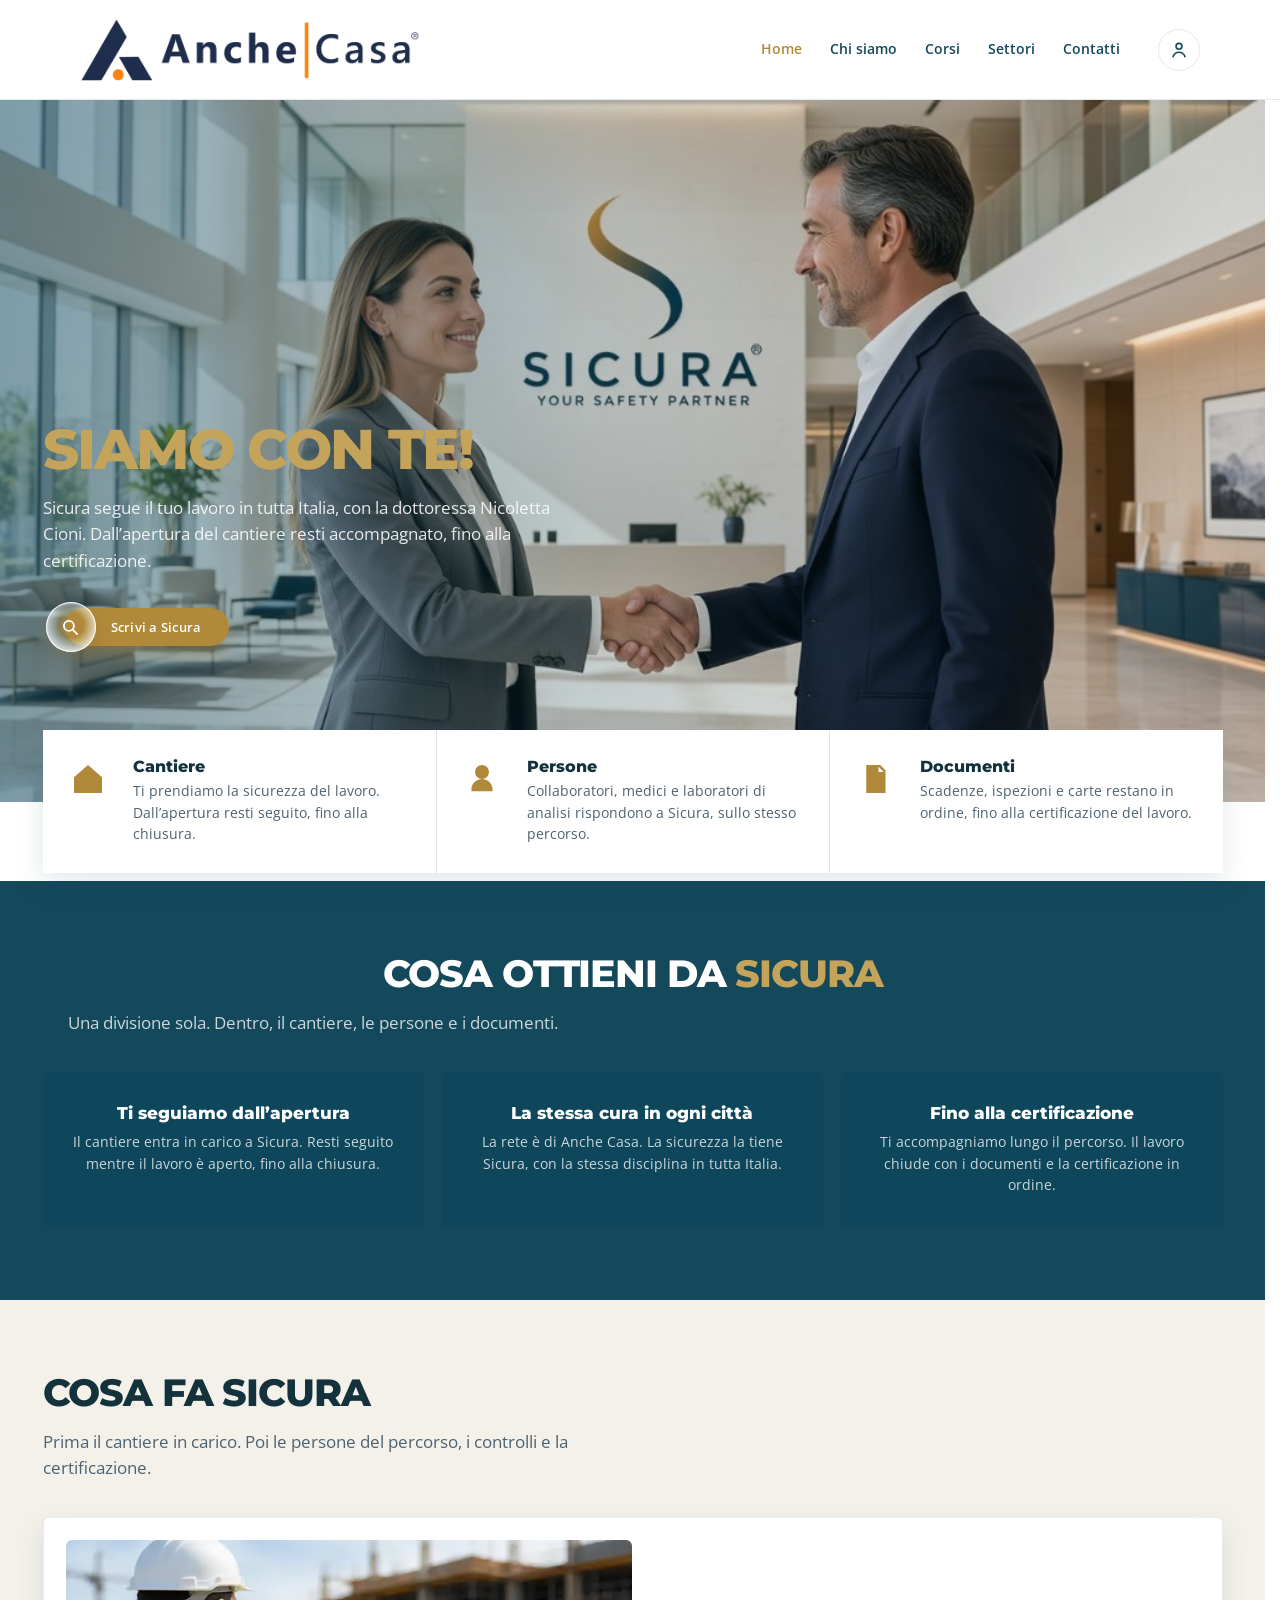
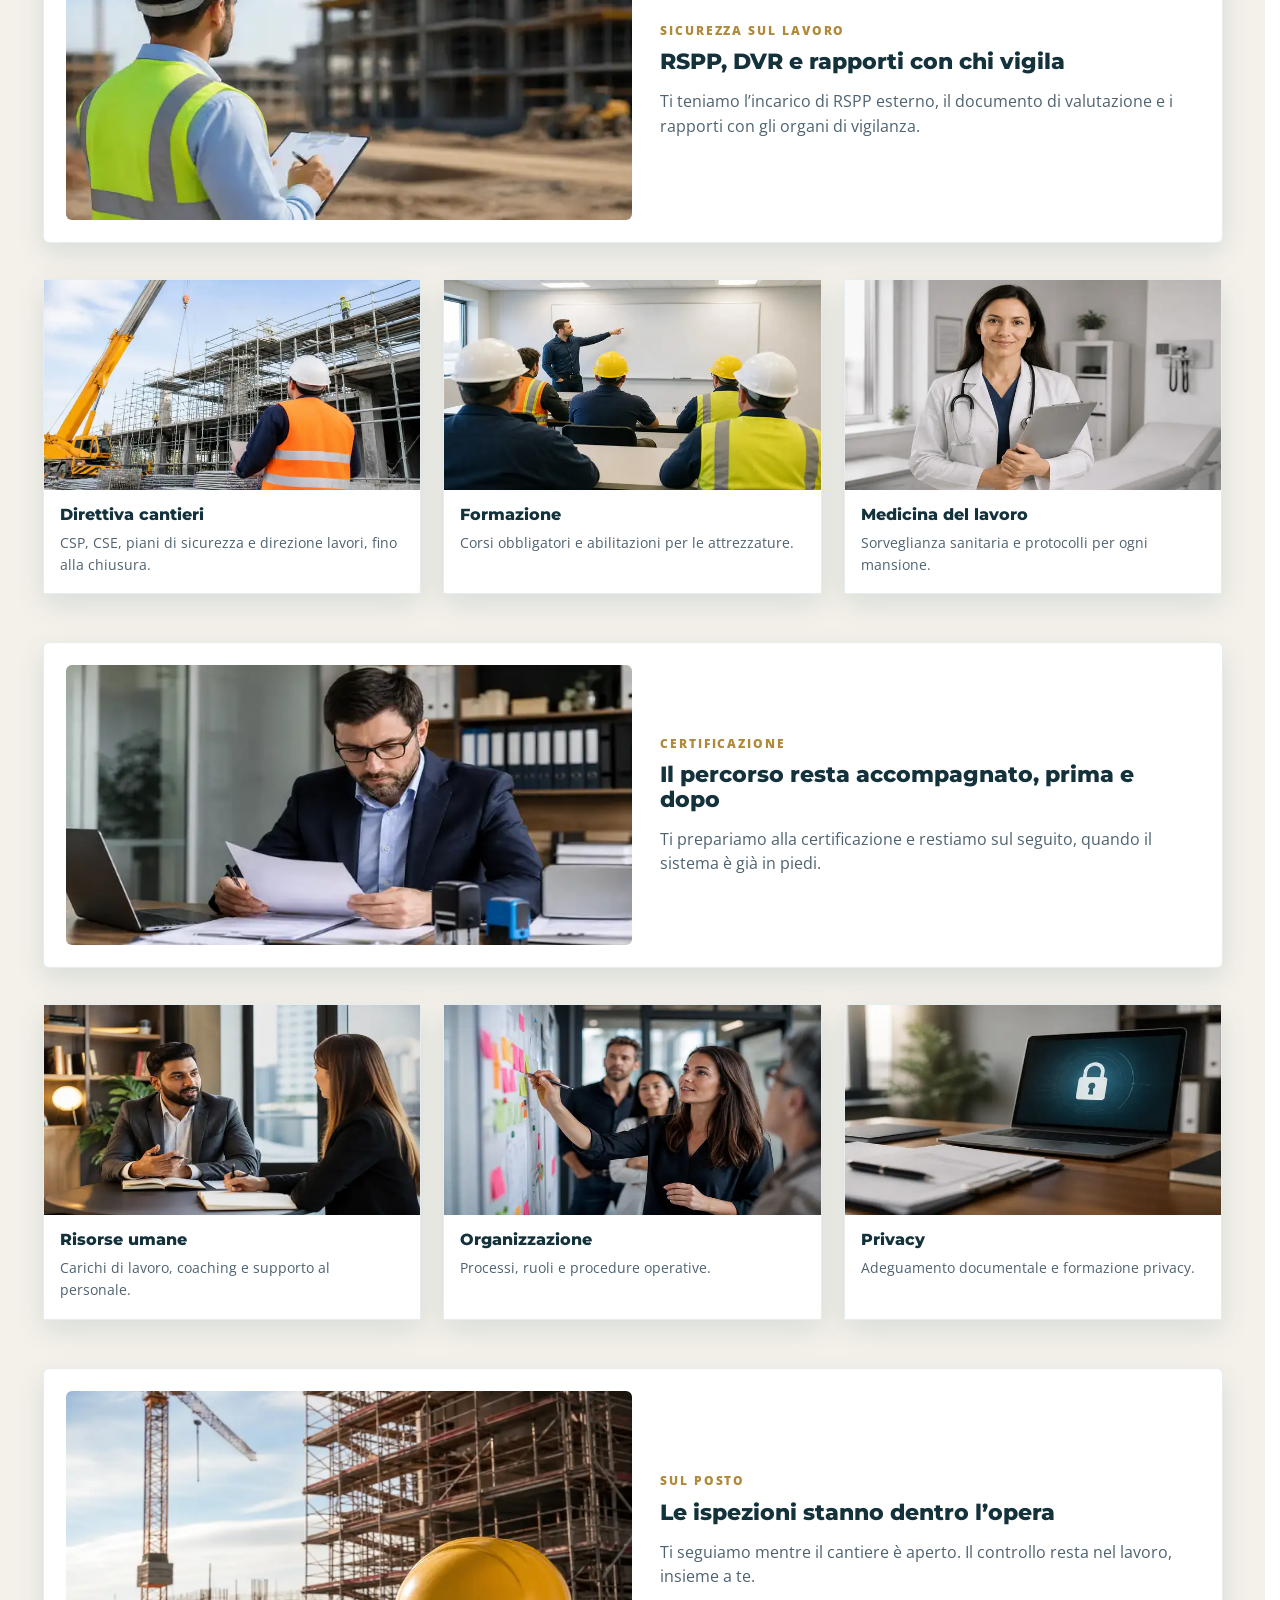
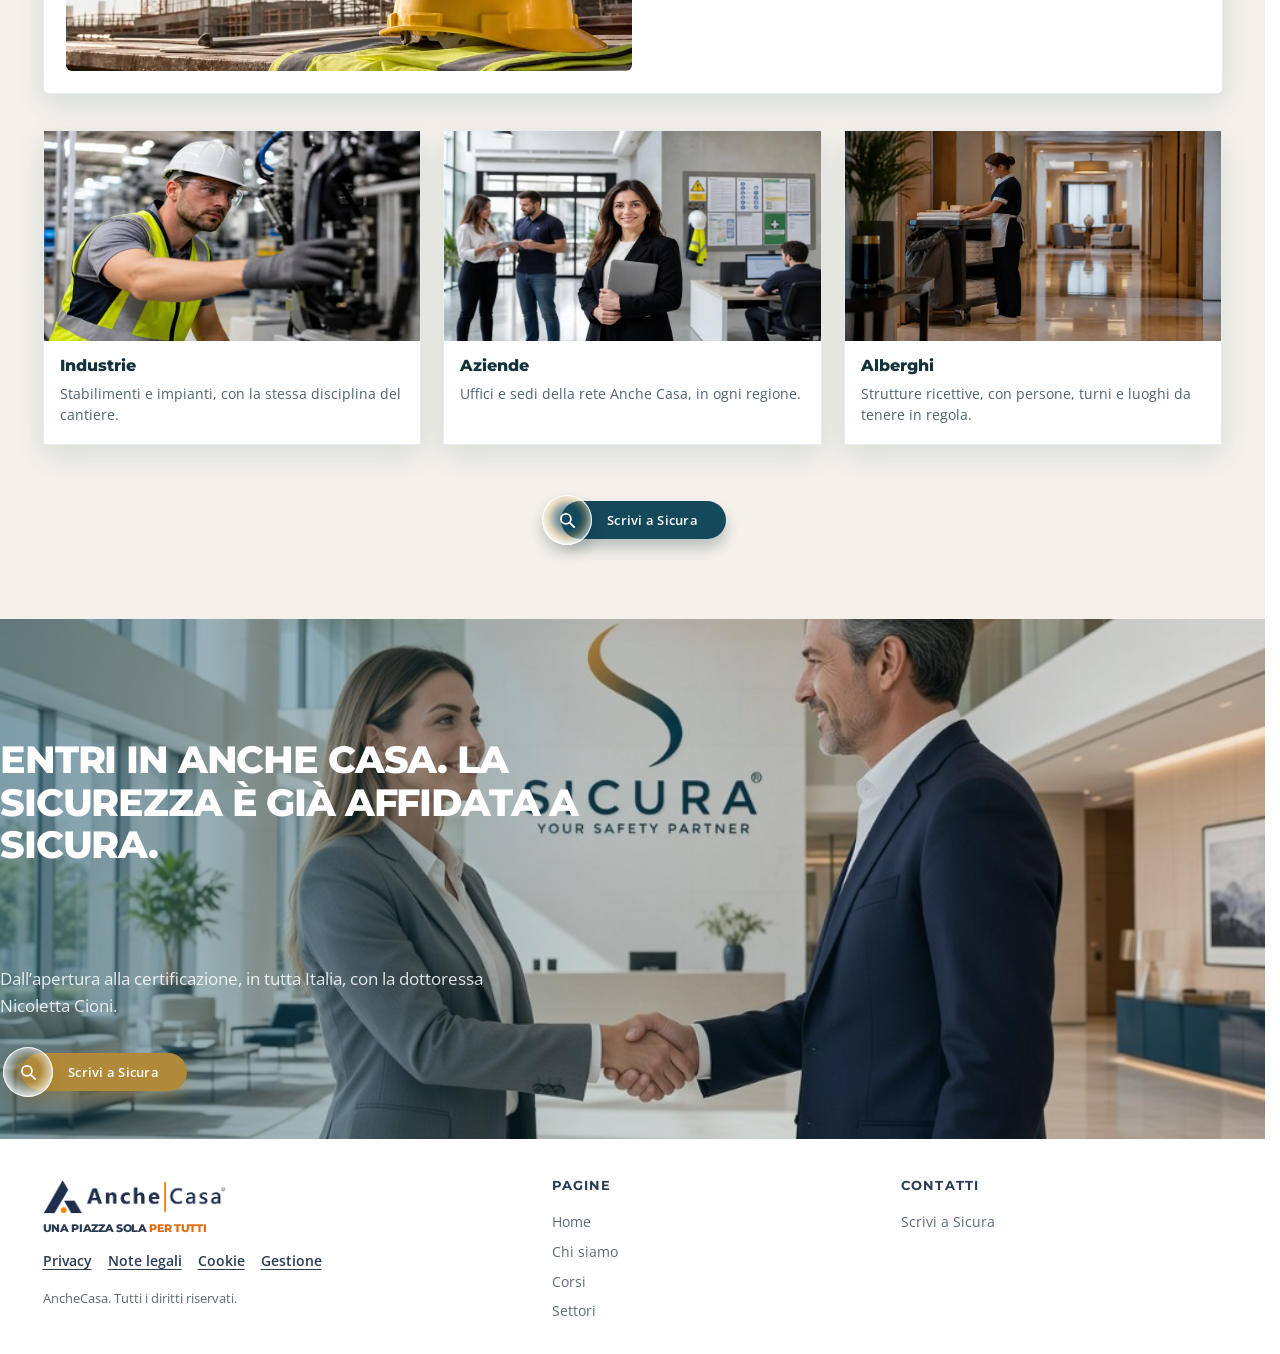
==== commit 5e5011a4: "Mostra per intero la stretta di mano in home da telefono e ingrandisce il logo AncheCasa senza stira" ====
--- a/index.html
+++ b/index.html
@@ -17,14 +17,14 @@
   <link rel="preconnect" href="https://fonts.googleapis.com" />
   <link rel="preconnect" href="https://fonts.gstatic.com" crossorigin />
   <link href="https://fonts.googleapis.com/css2?family=Montserrat:wght@600;700;800&family=Open+Sans:wght@400;600;700&display=swap" rel="stylesheet" />
-  <link rel="stylesheet" href="assets/site.css?v=28" />
-  <link rel="stylesheet" href="assets/home-az.css?v=28" />
+  <link rel="stylesheet" href="assets/site.css?v=30" />
+  <link rel="stylesheet" href="assets/home-az.css?v=30" />
 </head>
 <body class="az-home pagina-home">
   <header class="site-header">
     <div class="wrap nav">
       <div class="brand">
-        <a href="https://sito-preview.vercel.app/sito/index.html" aria-label="AncheCasa, vai al sito">
+        <a href="https://www.anchecasa.it/" aria-label="AncheCasa, vai al sito">
           <img class="anche" src="assets/anchecasa-orizzontale.png?v=1" alt="Anche Casa" />
         </a>
       </div>
@@ -229,6 +229,6 @@
   </main>
 
   <div id="ac-footer"></div>
-  <script src="assets/site.js?v=18"></script>
+  <script src="assets/site.js?v=20"></script>
 </body>
 </html>
--- a/assets/site.css
+++ b/assets/site.css
@@ -31,7 +31,7 @@
   overflow-x: hidden;
   max-width: 100%;
   width: 100%;
-  padding-top: 86px;
+  padding-top: 100px;
 }
 img { max-width: 100%; height: auto; display: block; }
 a { color: inherit; text-decoration: none; }
@@ -173,7 +173,7 @@
   left: 0;
   right: 0;
   z-index: 50;
-  height: 86px;
+  height: 100px;
   box-sizing: border-box;
   background: #ffffff;
   border-bottom: 1px solid var(--line);
@@ -188,7 +188,7 @@
   height: 100%; min-height: 0; gap: 18px;
 }
 .brand { display: flex; align-items: center; gap: 14px; min-width: 0; flex: 0 0 auto; margin-right: auto; }
-.brand img.anche { height: 39.1px; width: auto; max-width: 208.25px; }
+.brand img.anche { height: 72px; width: auto; max-width: 340px; object-fit: contain; }
 .brand .partner {
   display: flex; align-items: center; gap: 10px;
   padding-left: 14px; border-left: 1px solid var(--line);
@@ -805,7 +805,7 @@
 @media (max-width: 1100px) {
   .sectors { grid-template-columns: repeat(3, 1fr); }
   .nav-links {
-    position: fixed; top: 86px; left: 25%; right: 0; bottom: 0;
+    position: fixed; top: 100px; left: 25%; right: 0; bottom: 0;
     margin: 0;
     flex-direction: column; align-items: stretch;
     background: rgba(255, 255, 255, 0.92);
@@ -876,12 +876,7 @@
   .copy { flex-direction: column; }
   .head-row { align-items: start; }
   .head-row .btn { width: 100%; }
-}
-@media (max-width: 420px) {
-  .brand { gap: 8px; }
-  .brand .partner { padding-left: 8px; }
-  .brand img.anche { height: 20.4px; width: auto; max-width: 110.5px; }
-  .brand .partner img.lockup { height: 18px; max-width: 88px; }
+  .brand img.anche { height: 66px; width: auto; max-width: 70vw; object-fit: contain; }
 }
 
 /* CONGELATO 23.09.2026. Footer Sicura (.ac-foot). Una fascia bianca.
--- a/assets/home-az.css
+++ b/assets/home-az.css
@@ -263,3 +263,26 @@
   .pagina-home .az-talk .talk-copy { min-height: 0; }
   .pagina-home .az-talk .lead { margin-top: 14px; }
 }
+@media (max-width: 700px) {
+  .pagina-home .az-hero {
+    min-height: 0;
+    display: block;
+  }
+  .pagina-home .az-hero-bg {
+    position: relative;
+    inset: auto;
+    display: block;
+    width: 100%;
+    height: auto;
+    min-height: 0;
+    max-height: none;
+    object-fit: contain;
+    object-position: center center;
+  }
+  .pagina-home .az-hero::after { display: none; }
+  .pagina-home .az-hero .wrap {
+    padding: 22px 0 36px;
+    background: #0E475B;
+  }
+  .pagina-home .az-strip-wrap { margin-top: 0; }
+}
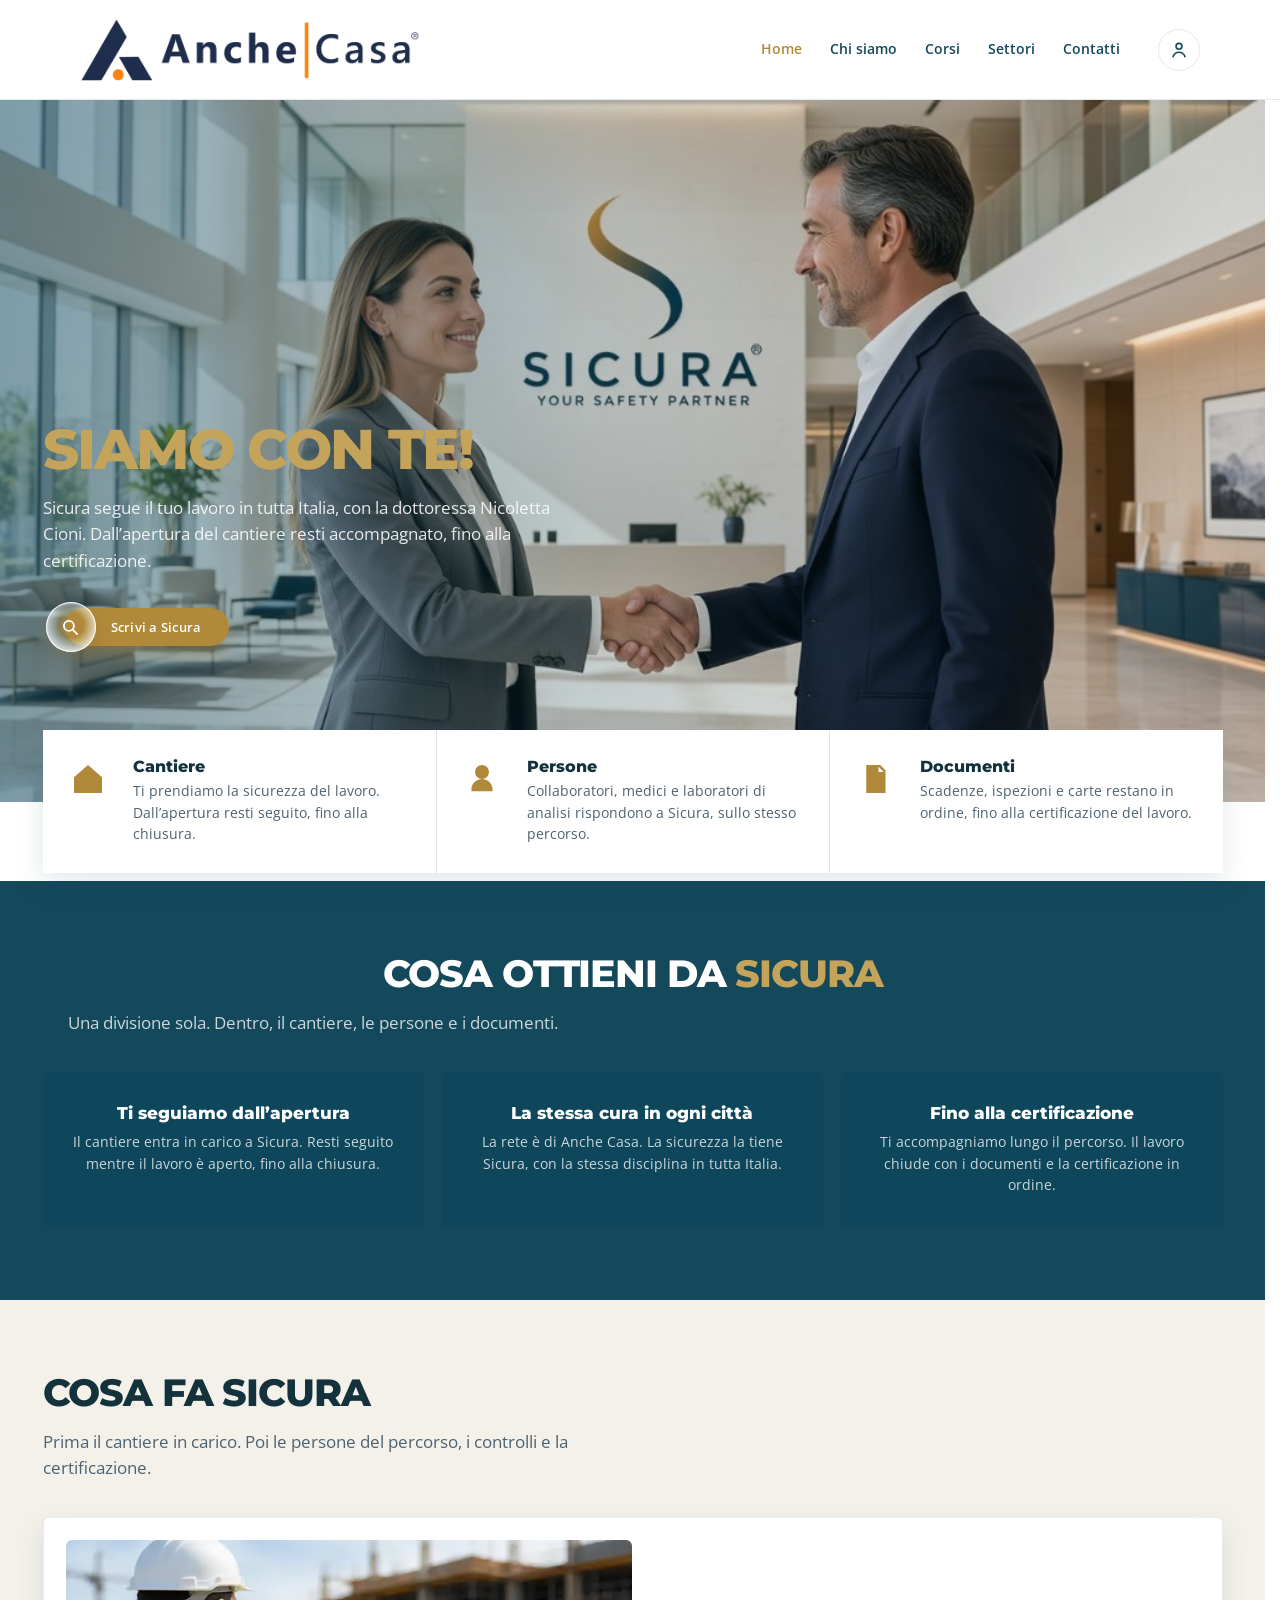
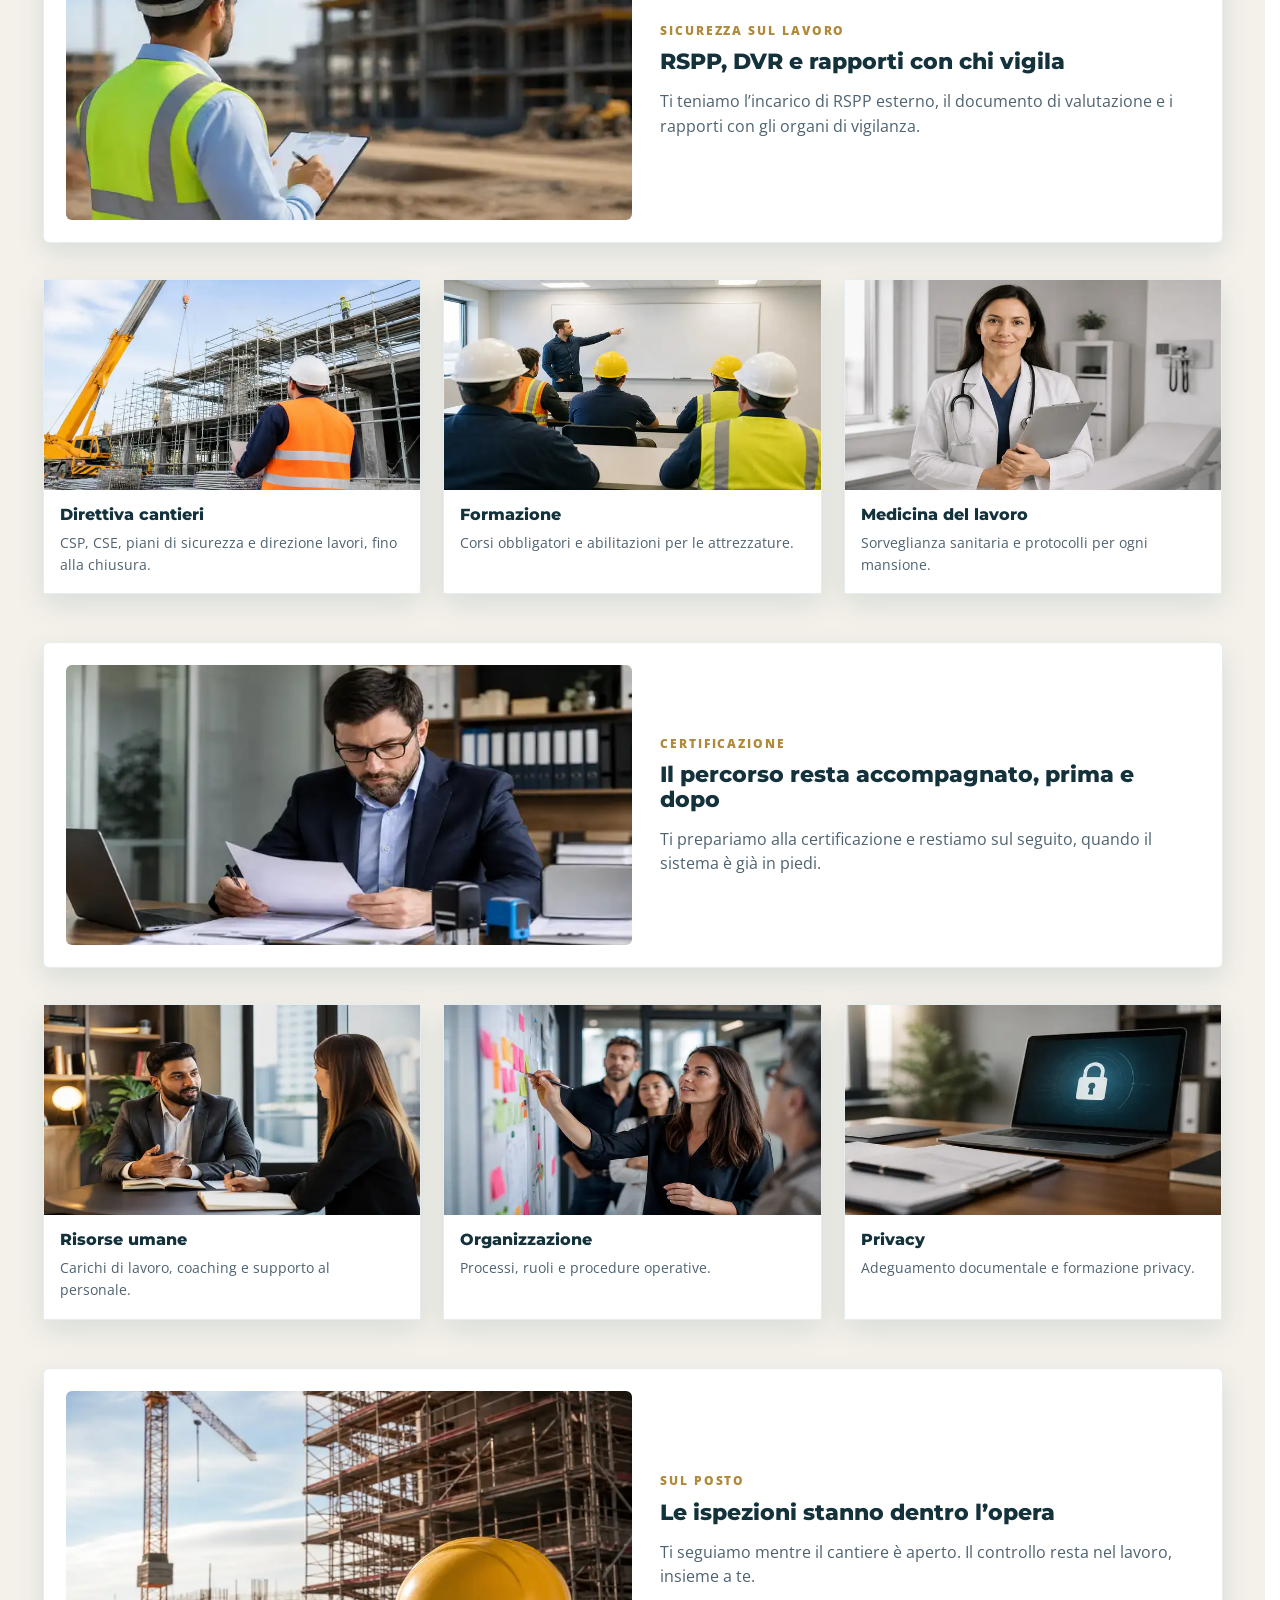
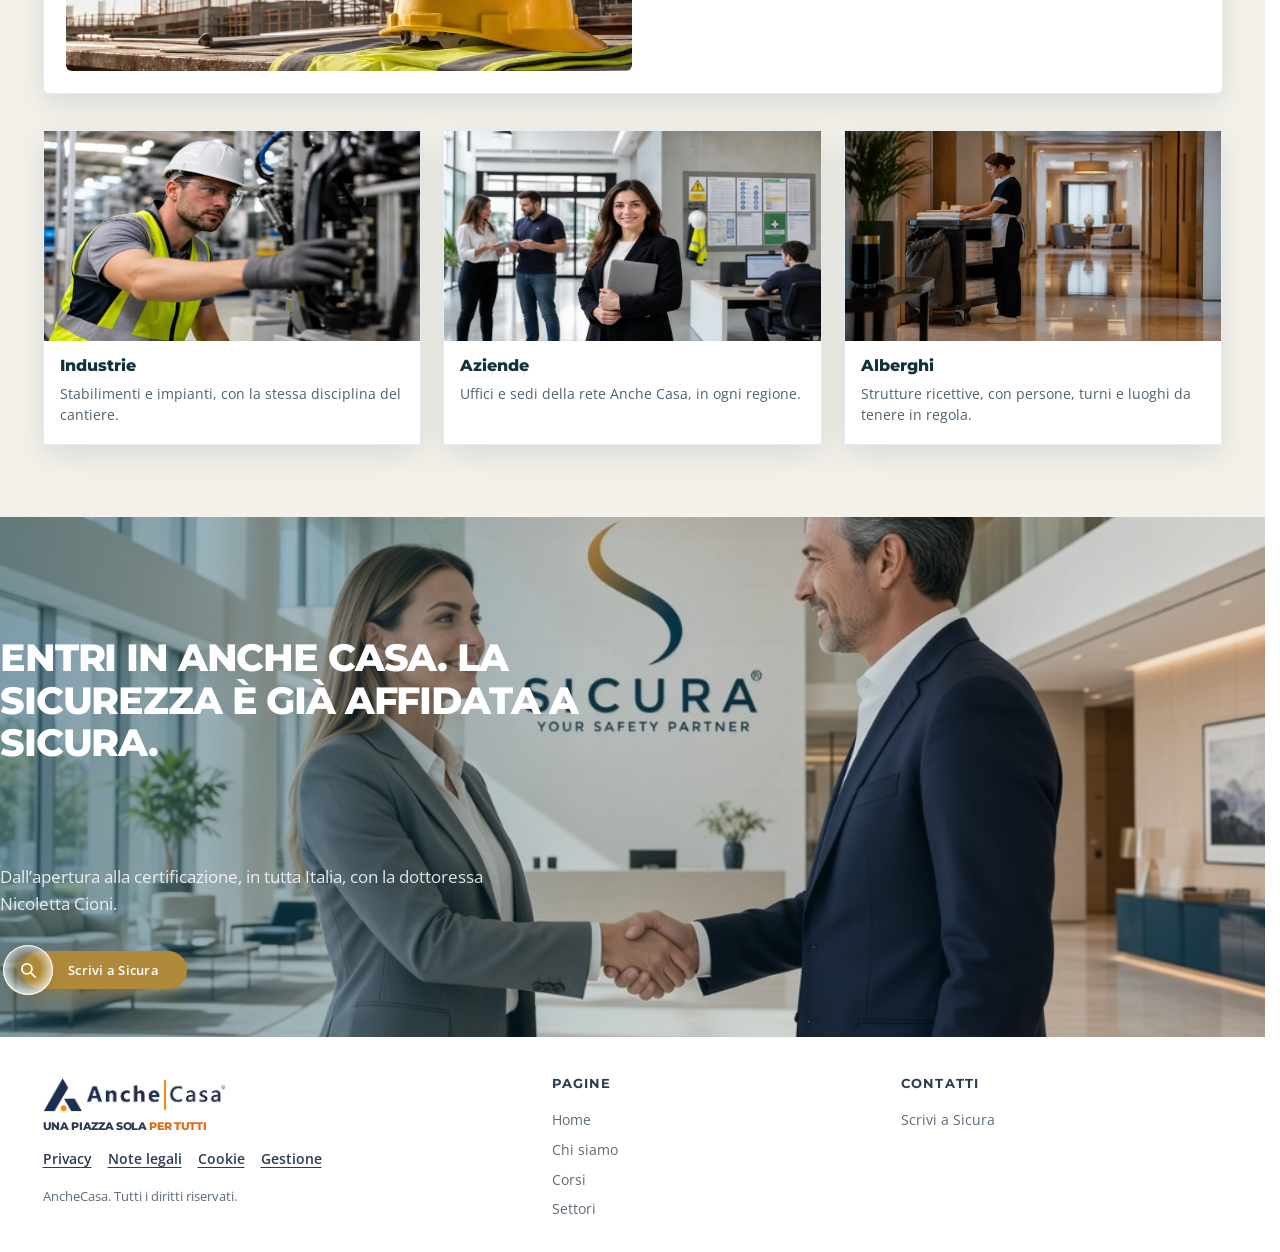
==== commit 92763ec3: "Toglie il pulsante Scrivi a Sicura che stava dopo le card della home. Co-authored-by: Cursor <cursor" ====
--- a/index.html
+++ b/index.html
@@ -17,8 +17,8 @@
   <link rel="preconnect" href="https://fonts.googleapis.com" />
   <link rel="preconnect" href="https://fonts.gstatic.com" crossorigin />
   <link href="https://fonts.googleapis.com/css2?family=Montserrat:wght@600;700;800&family=Open+Sans:wght@400;600;700&display=swap" rel="stylesheet" />
-  <link rel="stylesheet" href="assets/site.css?v=30" />
-  <link rel="stylesheet" href="assets/home-az.css?v=30" />
+  <link rel="stylesheet" href="assets/site.css?v=31" />
+  <link rel="stylesheet" href="assets/home-az.css?v=32" />
 </head>
 <body class="az-home pagina-home">
   <header class="site-header">
@@ -194,17 +194,6 @@
             <p>Strutture ricettive, con persone, turni e luoghi da tenere in regola.</p>
           </article>
         </div>
-        <div class="az-mid">
-          <a class="btn-lente" href="contatti.html#contact-form">
-          <span class="btn-lente-orb" aria-hidden="true">
-            <svg viewBox="0 0 24 24" width="21" height="21" fill="none">
-              <circle cx="10.2" cy="10.2" r="5.7" stroke="#fff" stroke-width="2.1"/>
-              <path d="M14.5 14.5 L19.6 19.6" stroke="#fff" stroke-width="2.1" stroke-linecap="round"/>
-            </svg>
-          </span>
-          Scrivi a Sicura
-        </a>
-        </div>
       </div>
     </section>
 
--- a/assets/site.css
+++ b/assets/site.css
@@ -876,7 +876,7 @@
   .copy { flex-direction: column; }
   .head-row { align-items: start; }
   .head-row .btn { width: 100%; }
-  .brand img.anche { height: 66px; width: auto; max-width: 70vw; object-fit: contain; }
+  .brand img.anche { height: 66px; width: auto; max-width: calc(70vw + 3px); object-fit: contain; }
 }
 
 /* CONGELATO 23.09.2026. Footer Sicura (.ac-foot). Una fascia bianca.
--- a/assets/home-az.css
+++ b/assets/home-az.css
@@ -280,9 +280,12 @@
     object-position: center center;
   }
   .pagina-home .az-hero::after { display: none; }
+  .pagina-home .az-hero .hero-ghost,
+  .pagina-home .az-hero h1 > br { display: none; }
   .pagina-home .az-hero .wrap {
-    padding: 22px 0 36px;
+    padding: 20px 0 36px;
     background: #0E475B;
   }
+  .pagina-home .az-hero h1 { margin-top: 0; }
   .pagina-home .az-strip-wrap { margin-top: 0; }
 }
